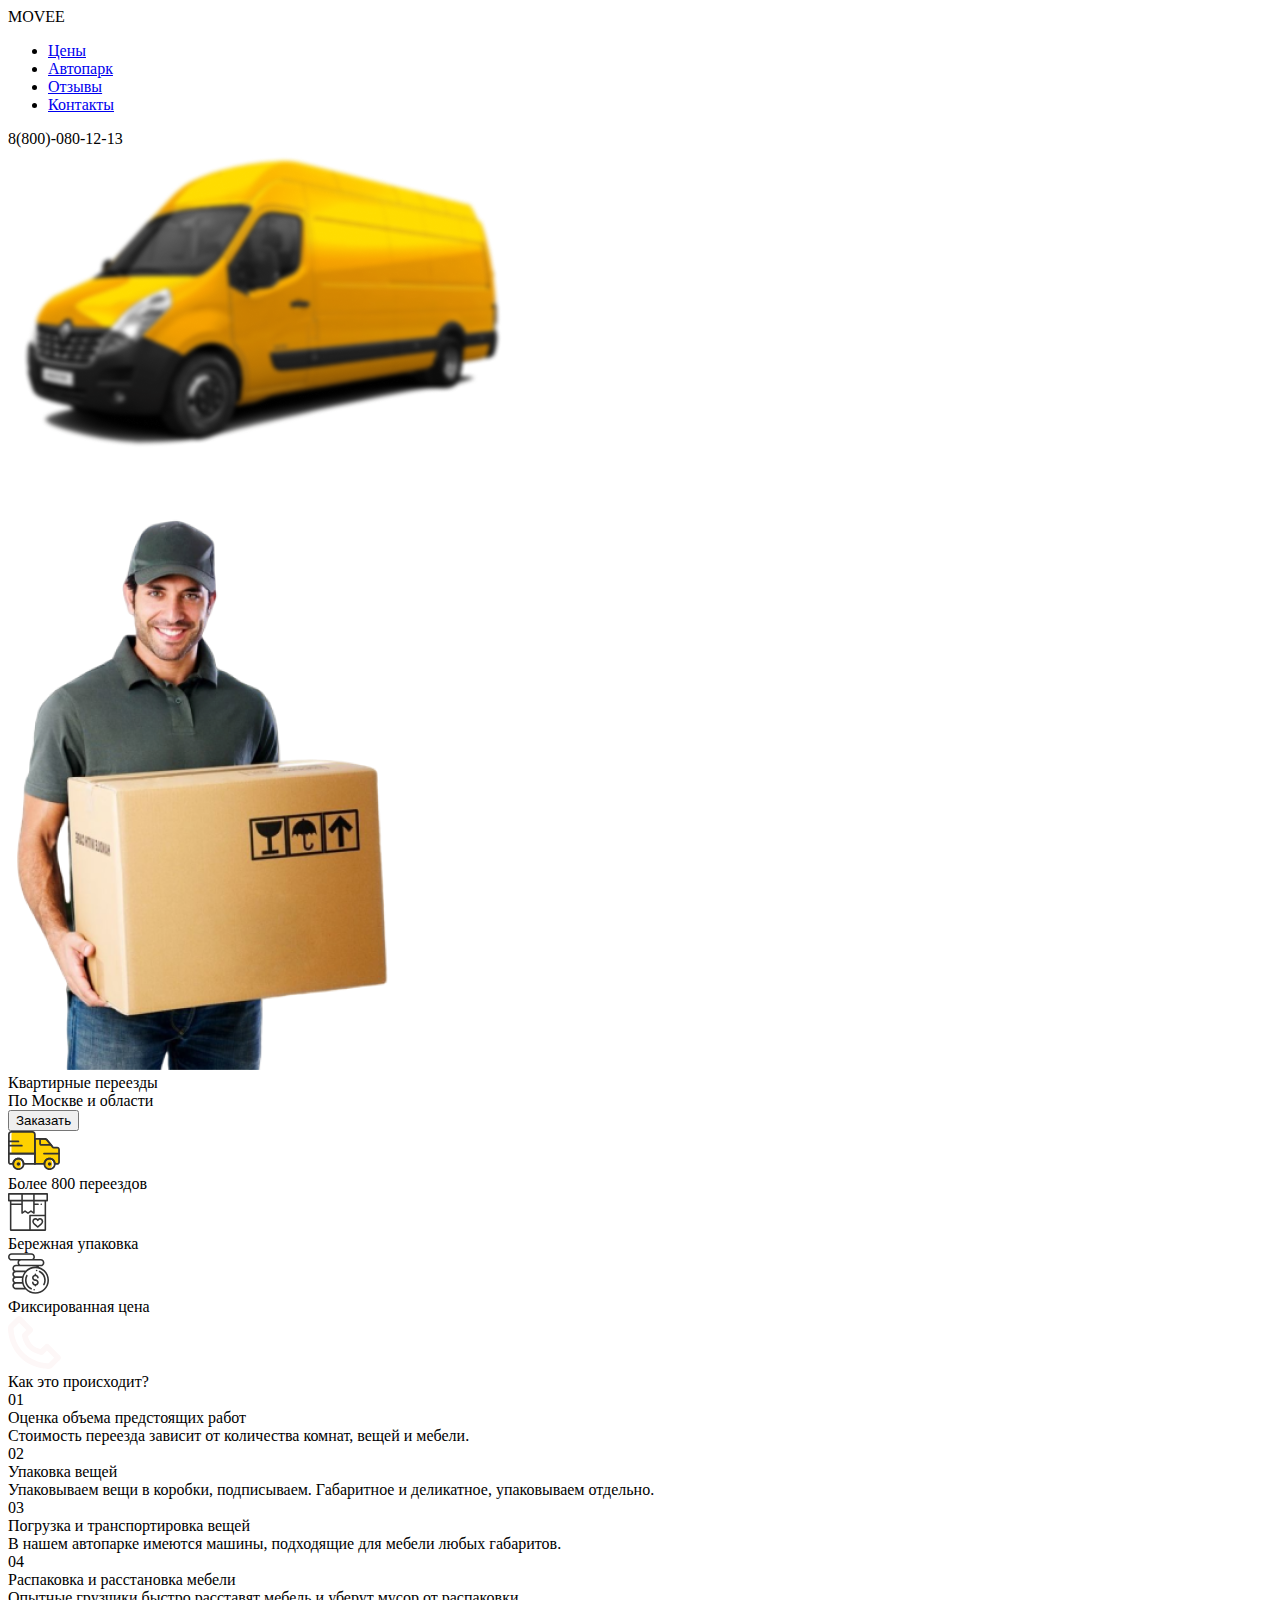
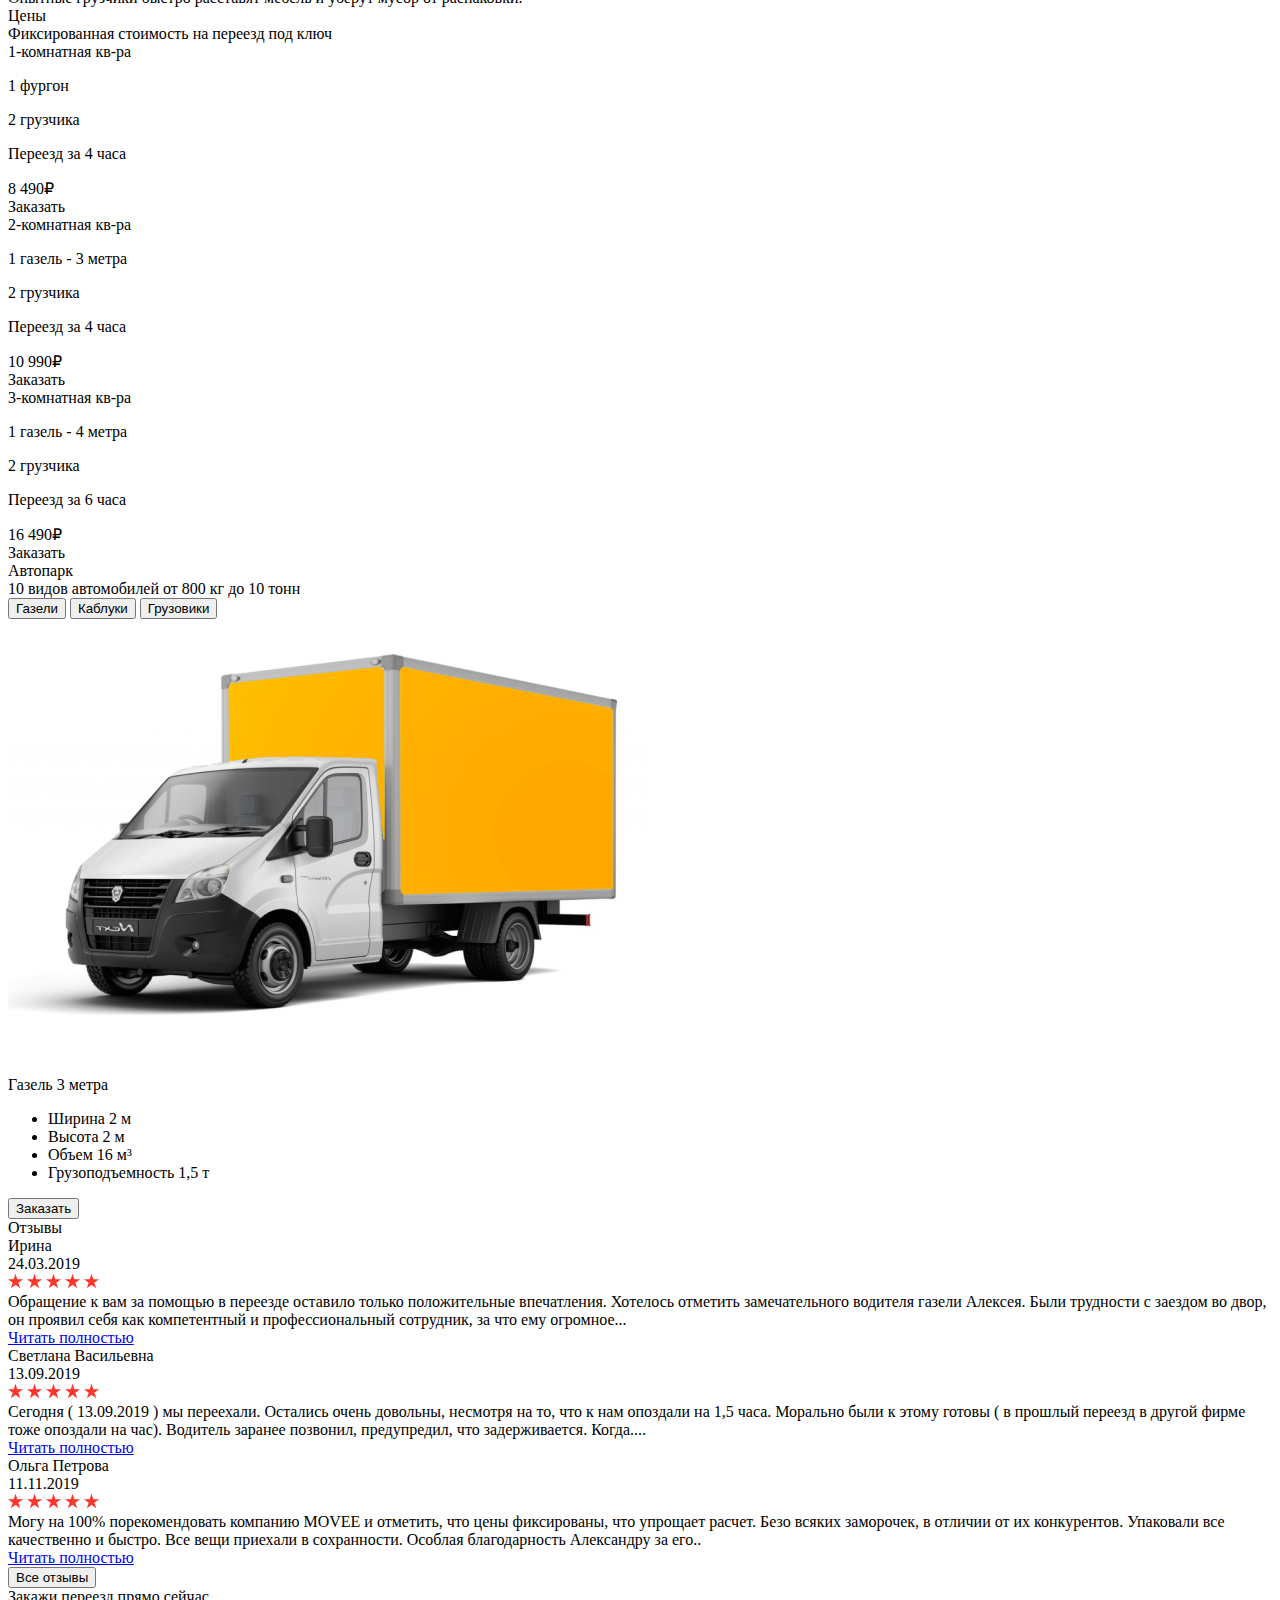
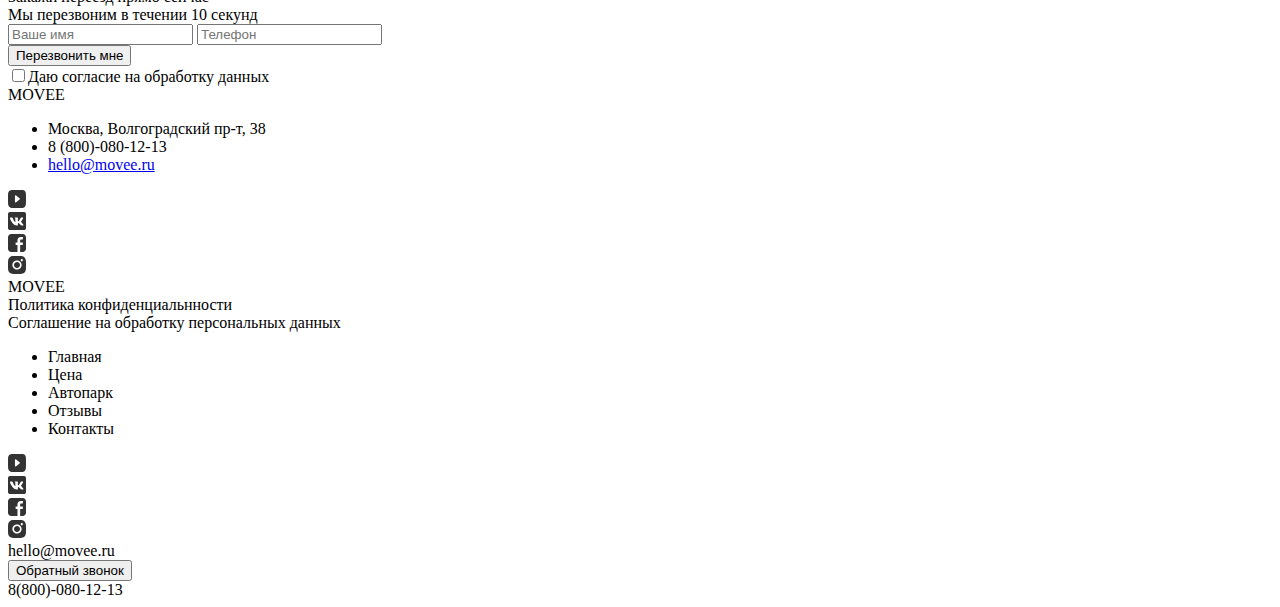
==== index.html @ 85bddce8 "end" ====
<!DOCTYPE html>
<html lang="en">
<head>
	<meta charset="UTF-8">
	<meta name="viewport" content="width=device-width, initial-scale=1.0">
	<title>Document</title>
	<link rel="stylesheet" href="./style.css">
	<script src="main.js"></script>
</head>
<body>
 <div class="wrapper">
  <header class="header">
    <div class="container">

      <nav class="nav">
        <div class="nav__logo">MOVEE</div>
        <ul class="nav__list">
        	<li class="nav__link"><a href="#">Цены</a></li>
        	<li class="nav__link"><a href="#">Автопарк</a></li>
        	<li class="nav__link"><a href="#">Отзывы</a></li>
        	<li class="nav__link"><a href="#">Контакты</a></li>
        </ul>
        <div class="nav__number">8(800)-080-12-13</div>
      </nav>

     <div class="header__car"><img src="./images/png/car.png" alt="car"></div>
     <div class="header__peddler">
       <img src="./images/png/peddler.png" alt="peddler" />
     </div>

     <div class="header__title">Квартирные переезды</div>
     <div class="header__suptitle">По Москве и области</div>
     <button class="btn btn-header">Заказать</button>

     <div class="info">
       <div class="info__item">
        <div class="info__img">
          <img src="images/svg/truck.svg" alt="truck" />
        </div>
        <div class="info__text">
          Более 800 переездов
        </div>
       </div>
       <div class="info__item">
        <div class="info__img">
          <img src="images/svg/triggerTwo.svg" alt="truck" />
        </div>
        <div class="info__text">
          Бережная упаковка
        </div>
       </div>
       <div class="info__item">
        <div class="info__img">
          <img src="images/svg/money.svg" alt="truck" />
        </div>
        <div class="info__text">
          Фиксированная цена
        </div>
       </div>
     </div>
    </div>
    <div class="info__phone">
          <img src="images/svg/phone.svg" alt="truck" />
    </div>
  </header>

  <section class="section">
    <div class="container">
     <div class="section__inner">

     <div class="section__header">
    	<div class="section__title">Как это происходит?</div>
     </div>
     <div class="steps">
     	<div class="steps__item">
     		<div class="steps__num">01</div>
     		<div class="steps__title">Оценка объема предстоящих работ</div>
     		<div class="steps__text">Стоимость переезда зависит от количества комнат, вещей и мебели.</div>
     	</div>
     	<div class="steps__item">
     		<div class="steps__num">02</div>
     		<div class="steps__title">Упаковка вещей</div>
     		<div class="steps__text">Упаковываем вещи в коробки, подписываем. Габаритное и деликатное,  упаковываем отдельно. </div>
     	</div>
     	<div class="steps__item">
     		<div class="steps__num">03</div>
     		<div class="steps__title">Погрузка и транспортировка вещей</div>
     		<div class="steps__text">В нашем автопарке имеются машины, подходящие для мебели любых габаритов.</div>
     	</div>
     	<div class="steps__item">
     		<div class="steps__num">04</div>
     		<div class="steps__title">Распаковка и расстановка мебели</div>
     		<div class="steps__text">Опытные грузчики быстро расставят мебель и уберут мусор от распаковки.</div>
     	</div>
       </div>

     </div>
    </div>
  </section>

  <section class="section">
  	<div class="container">
  	  <div class="section__inner">

  	   <div class="section__header">
  	   	<div class="section__title">Цены</div>
  	   	<div class="section__suptitle">Фиксированная стоимость на переезд под ключ</div>
  	   </div>
  	   
  	   <div class="cards">
  	   	<div class="cards__item">
  	   		<div class="cards__title">1-комнатная кв-ра</div>
  	   		<div class="cards__text">
  	   		  <p>1 фургон</p>
  	   		  <p>2 грузчика</p>
  	   		  <p>Переезд за 4 часа</p>
  	   		</div>
  	   		<div class="cards__price">8 490₽</div>
  	   		<div class="btn cards__btn">Заказать</div>
  	   	</div>
  	   	<div class="cards__item">
  	   		<div class="cards__title">2-комнатная кв-ра</div>
  	   		<div class="cards__text">
  	   		  <p>1 газель - 3 метра </p>
  	   		  <p>2 грузчика</p>
  	   		  <p>Переезд за 4 часа</p>
  	   		</div>
  	   		<div class="cards__price">10 990₽</div>
  	   		<div class="btn">Заказать</div>
  	   	</div>
  	   	<div class="cards__item">
  	   		<div class="cards__title">3-комнатная кв-ра</div>
  	   		<div class="cards__text">
  	   		  <p>1 газель - 4 метра</p>
  	   		  <p>2 грузчика</p>
  	   		  <p>Переезд за 6 часа</p>
  	   		</div>
  	   		<div class="cards__price">16 490₽</div>
  	   		<div class="btn">Заказать</div>
  	   	</div>
  	   </div>

  	  </div>
  	</div>
  </section>

  <section class="section">
  	<div class="container">
  	  <div class="section__inner">
  	   
  	  	<div class="section__header">
  	  	  <div class="section__title">Автопарк</div>
  	  	  <div class="section__suptitle">10 видов автомобилей от 800 кг до 10 тонн</div>
  	  	</div>

        <div class="slider__btns">
          <button class="btn slider__btn active">Газели</button>
          <button class="btn slider__btn">Каблуки</button>
          <button class="btn slider__btn">Грузовики</button>
        </div>
        <div class="slider">
          <div class="slider__item">
            <div class="slider__img">
              <img src="./images/png/slider__truck.png" alt="">
            </div>
            <div class="characteristics__title">Газель 3 метра</div>
            <ul class="characteristics">
              <li class="characteristics__list">Ширина 2 м</li>
              <li class="characteristics__list">Высота 2 м</li>
              <li class="characteristics__list">Объем 16 м³</li>
              <li class="characteristics__list">Грузоподъемность 1,5 т</li>
            </ul>
            <button class="btn">Заказать</button>
          </div>
        </div>

  	  </div>
  	</div>
  </section>

  <section class="section section--yellow">
    <div class="container">
      <div class="section__header section__header--reviews">
        <div class="section__title">Отзывы</div>
      </div>

      <div class="reviews">
        <div class="reviews__item">
          <div class="reviews__title">Ирина</div>
          <div class="reviews__date">24.03.2019</div>
          <div class="reviews__rating">
            <img src="./images/png/star.png" alt="star">
            <img src="./images/png/star.png" alt="star">
            <img src="./images/png/star.png" alt="star">
            <img src="./images/png/star.png" alt="star">
            <img src="./images/png/star.png" alt="star">
          </div>
          <div class="reviews__text">
            Обращение к вам за помощью в переезде оставило только 
            положительные впечатления. Хотелось отметить замечательного 
            водителя газели Алексея. Были трудности с заездом во двор, 
            он проявил себя как компетентный и профессиональный сотрудник, 
            за что ему огромное...  
          </div>
          <div class="reviews__link"><a href="#">Читать полностью</a></div>
        </div>
        <div class="reviews__item">
          <div class="reviews__title">Светлана Васильевна </div>
          <div class="reviews__date">13.09.2019</div>
          <div class="reviews__rating">
            <img src="./images/png/star.png" alt="star">
            <img src="./images/png/star.png" alt="star">
            <img src="./images/png/star.png" alt="star">
            <img src="./images/png/star.png" alt="star">
            <img src="./images/png/star.png" alt="star">
          </div>
          <div class="reviews__text">
             Сегодня ( 13.09.2019 ) мы переехали. Остались очень довольны, 
             несмотря на то, что к нам опоздали на 1,5 часа. Морально были 
             к этому готовы ( в прошлый переезд в другой фирме тоже опоздали 
             на час). Водитель заранее позвонил, предупредил, что задерживается. 
             Когда....
          </div>
          <div class="reviews__link"><a href="#">Читать полностью</a></div>
        </div>
        <div class="reviews__item">
          <div class="reviews__title">Ольга Петрова</div>
          <div class="reviews__date">11.11.2019</div>
          <div class="reviews__rating">
            <img src="./images/png/star.png" alt="star">
            <img src="./images/png/star.png" alt="star">
            <img src="./images/png/star.png" alt="star">
            <img src="./images/png/star.png" alt="star">
            <img src="./images/png/star.png" alt="star">
          </div>
          <div class="reviews__text">
            Могу на 100% порекомендовать компанию MOVEE и отметить, 
            что цены фиксированы, что упрощает расчет. Безо всяких 
            заморочек, в отличии от их конкурентов. Упаковали все 
            качественно и быстро. Все вещи приехали в сохранности. 
            Особлая благодарность Александру за его..
          </div>
          <div class="reviews__link"><a href="#">Читать полностью</a></div>
        </div>
      </div>
      <button class="btn btn-black btn-reviews">Все отзывы</button>
    </div>
  </section>

  <section class="section">
    <div class="container">
     <div class="section__inner">

      <div class="form">
        <div class="form__title">Закажи  переезд прямо сейчас</div>
        <div class="form__suptitle">Мы перезвоним в течении 10 секунд</div>
        <form action="post">
          <input placeholder="Ваше имя" class="form__field" type="text" />
          <input placeholder="Телефон" class="form__field" type="text" />
          <div class="form__btns">
            <button class="btn btn-form">Перезвонить мне</button>
            <div class="form__checkbox">
              <input name="form__checkbox" type="checkbox" /><label for="form__checkbox">Даю согласие на обработку данных</label>
            </div>
          </div>
        </form>
      </div>

     </div>
    </div>
  </section>

  <section class="section section--map">
    <div class="container">
      <div class="map__block">
        <div class="map__title">MOVEE</div>
        <ul class="map__data">
          <li class="map__list">Москва, Волгоградский пр-т, 38
</li>
          <li class="map__list">8 (800)-080-12-13
</li>
          <li class="map__list"><a href="#">hello@movee.ru</a></li>
        </ul>
        <div class="socials socials-map">
        <div class="socials__item">
          <img src="./images/svg/youtube.svg" alt="youtube">
        </div>
        <div class="socials__item">
          <img src="./images/svg/vk.svg" alt="vk">
        </div>
        <div class="socials__item">
          <img src="./images/svg/facebook.svg" alt="facebook">
        </div>
        <div class="socials__item">
          <img src="./images/svg/instagram.svg" alt="instagram">
        </div>
      </div>
      </div>
      
    </div>
  </section>

  <footer class="footer">
   <div class="container">
    <div class="footer__inner">

       <div class="policy">
         <div class="policy__title">MOVEE</div>
         <div class="policy__item">Политика конфиденциальнности</div>
         <div class="policy__item">Соглашение на обработку персональных данных</div>
       </div>

       <ul class="links">
         <li class="links__item">Главная</li>
         <li class="links__item">Цена</li>
         <li class="links__item">Автопарк</li>
         <li class="links__item">Отзывы</li>
         <li class="links__item">Контакты</li>
       </ul>

      <div class="contacts">
       <div class="socials">
          <div class="socials__item">
            <img src="./images/svg/youtube.svg" alt="youtube">
          </div>
          <div class="socials__item">
            <img src="./images/svg/vk.svg" alt="vk">
          </div>
          <div class="socials__item">
            <img src="./images/svg/facebook.svg" alt="facebook">
         </div>
        <div class="socials__item">
            <img src="./images/svg/instagram.svg" alt="instagram">
        </div>
      </div>
      <div class="socials__email">hello@movee.ru</div>
      </div>
      <div class="contacts">
        <button class="btn btn-black">Обратный звонок</button>
        <div class="contacts__num">8(800)-080-12-13</div>
      </div>

    </div> 
   </div>
  </footer>


 </div>
</body>
</html>
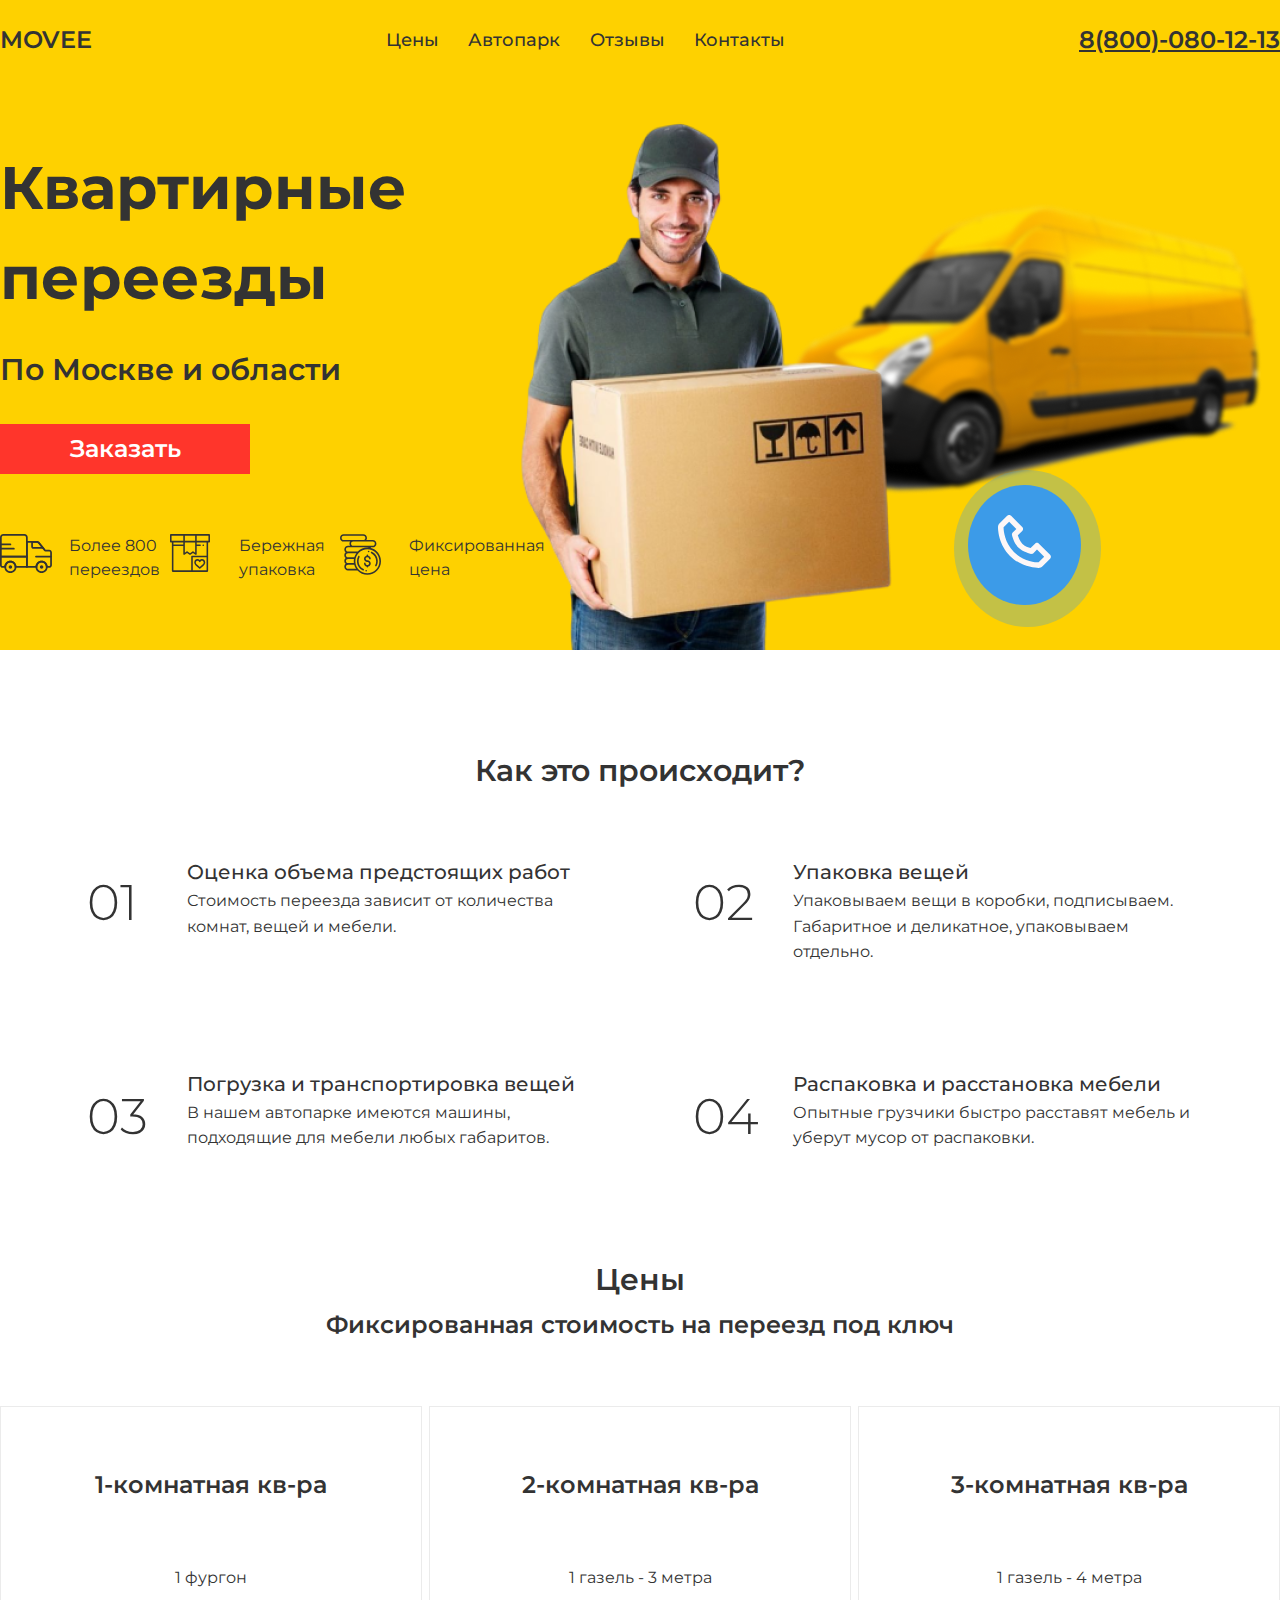
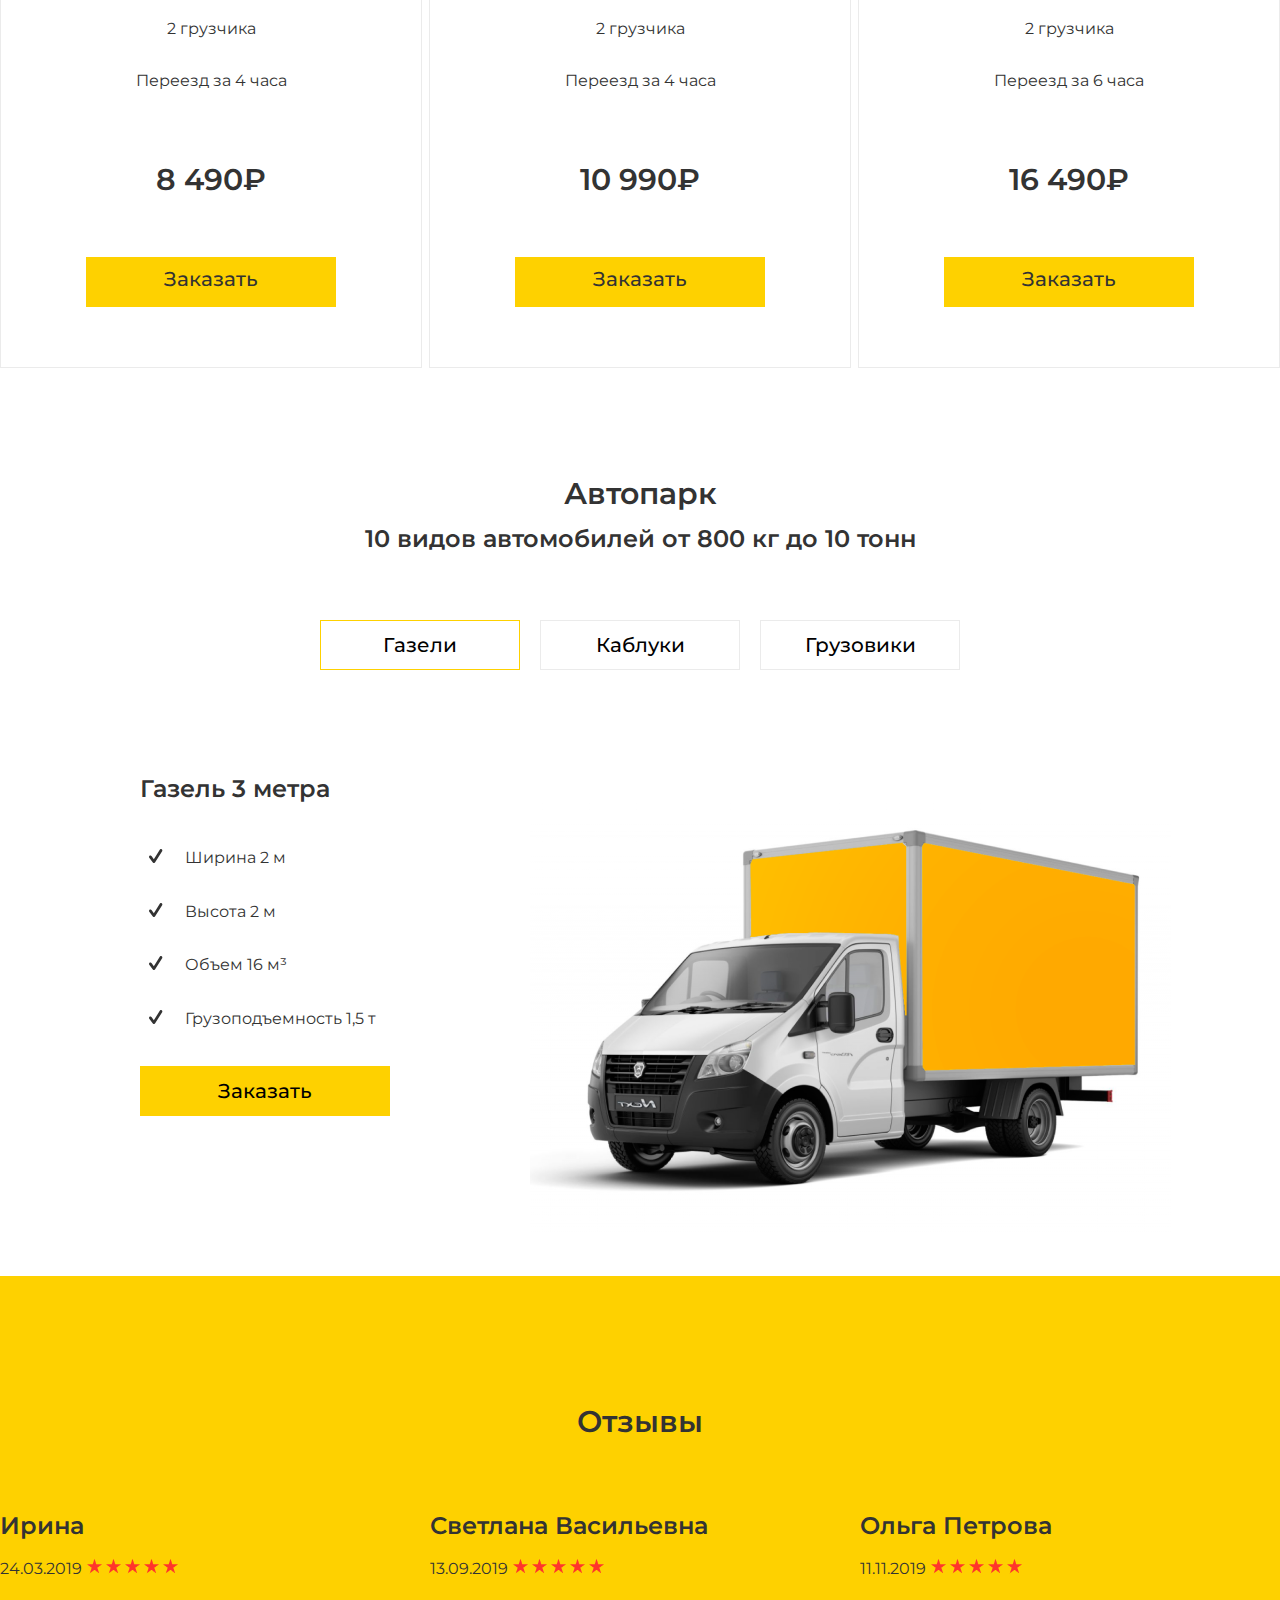
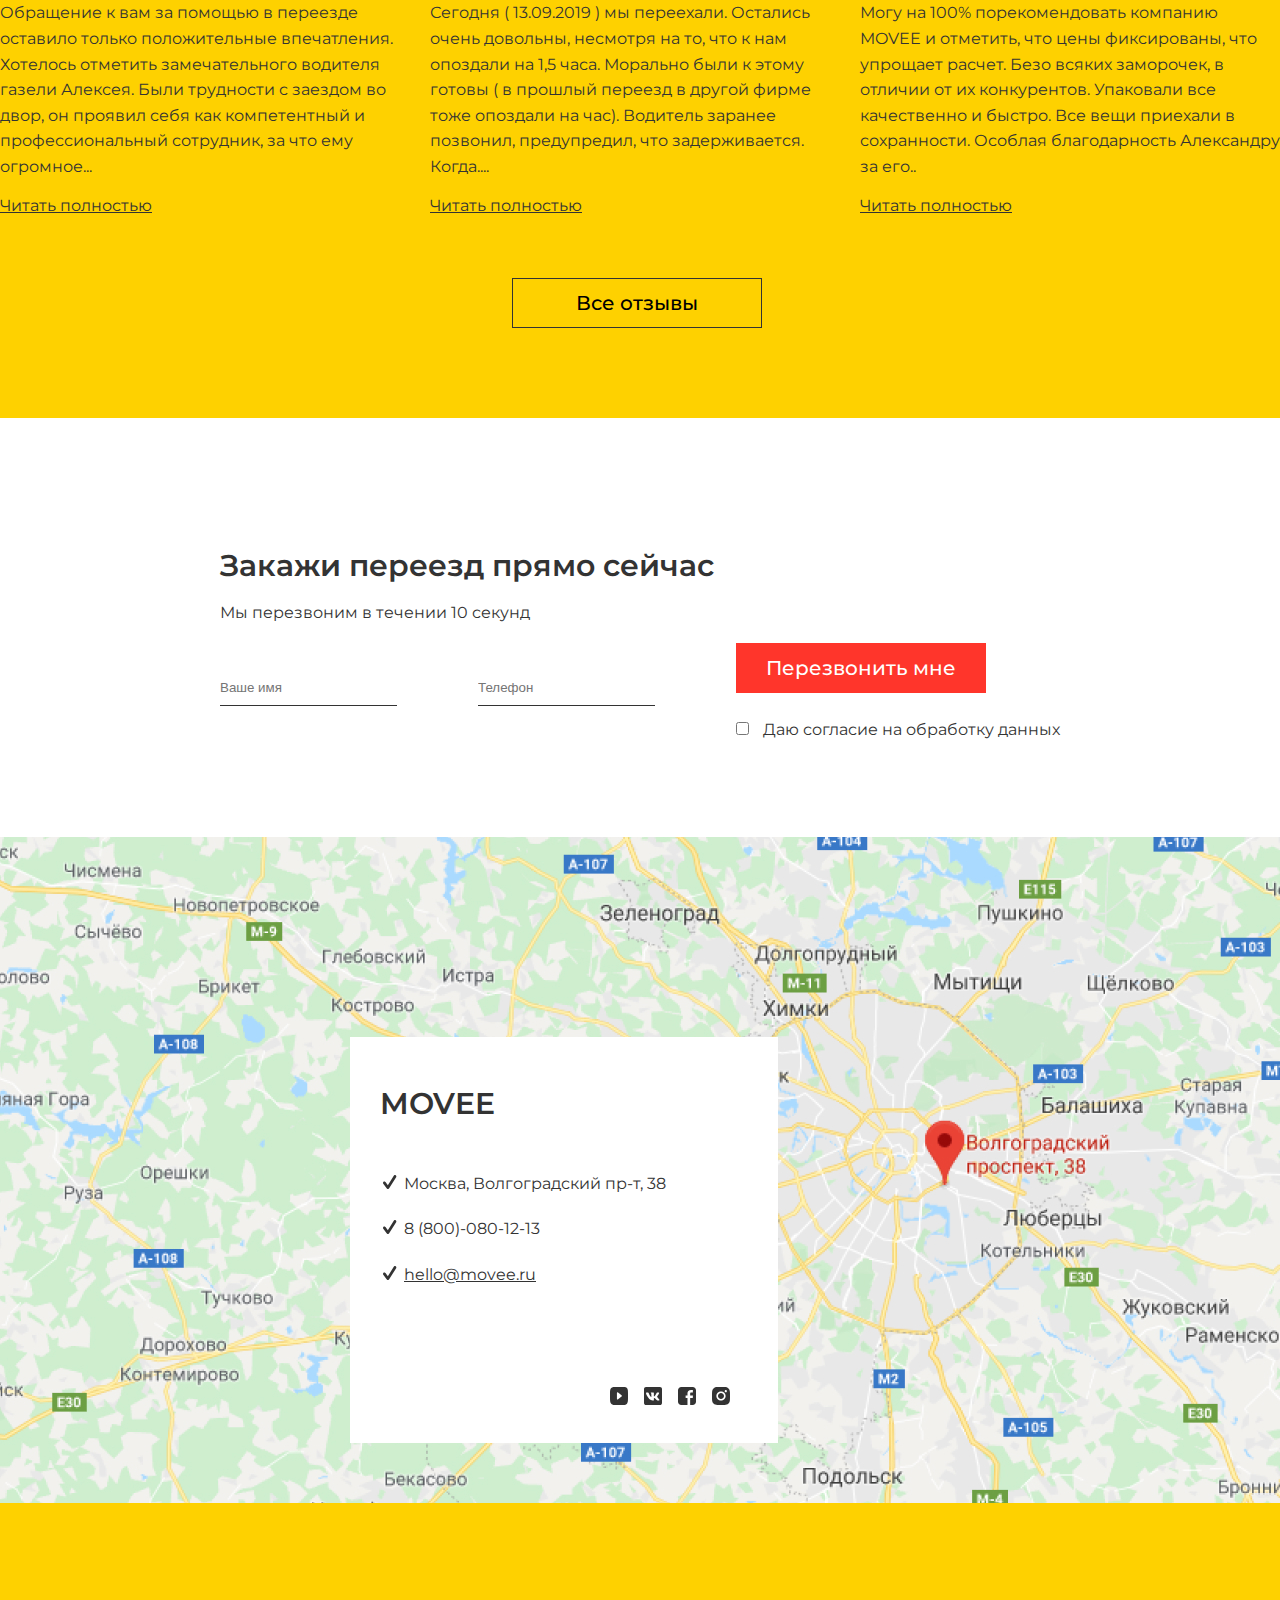
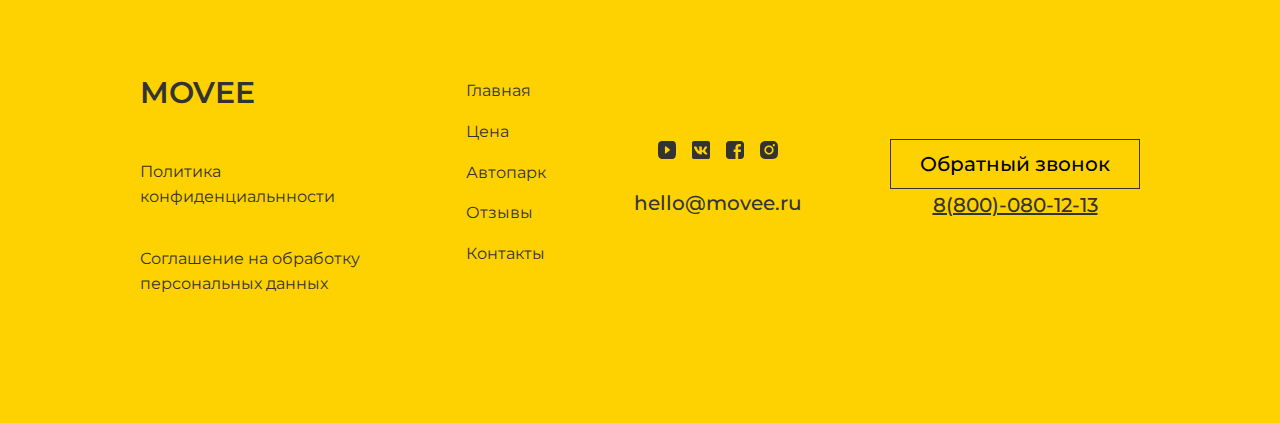
==== commit 419dfd67: "DDDD" ====
--- a/index.html
+++ b/index.html
@@ -1,5 +1,5 @@
 <!DOCTYPE html>
-<html lang="en">
+<html lang="ru">
 <head>
 	<meta charset="UTF-8">
 	<meta name="viewport" content="width=device-width, initial-scale=1.0">
@@ -20,7 +20,7 @@
         	<li class="nav__link"><a href="#">Отзывы</a></li>
         	<li class="nav__link"><a href="#">Контакты</a></li>
         </ul>
-        <div class="nav__number">8(800)-080-12-13</div>
+        <a href="tel:8(800)-080-12-13" class="nav__number">8(800)-080-12-13</a>
       </nav>
 
      <div class="header__car"><img src="./images/png/car.png" alt="car"></div>
@@ -72,27 +72,28 @@
     	<div class="section__title">Как это происходит?</div>
      </div>
      <div class="steps">
-     	<div class="steps__item">
-     		<div class="steps__num">01</div>
-     		<div class="steps__title">Оценка объема предстоящих работ</div>
-     		<div class="steps__text">Стоимость переезда зависит от количества комнат, вещей и мебели.</div>
-     	</div>
-     	<div class="steps__item">
-     		<div class="steps__num">02</div>
-     		<div class="steps__title">Упаковка вещей</div>
-     		<div class="steps__text">Упаковываем вещи в коробки, подписываем. Габаритное и деликатное,  упаковываем отдельно. </div>
-     	</div>
-     	<div class="steps__item">
-     		<div class="steps__num">03</div>
-     		<div class="steps__title">Погрузка и транспортировка вещей</div>
-     		<div class="steps__text">В нашем автопарке имеются машины, подходящие для мебели любых габаритов.</div>
-     	</div>
-     	<div class="steps__item">
-     		<div class="steps__num">04</div>
-     		<div class="steps__title">Распаковка и расстановка мебели</div>
-     		<div class="steps__text">Опытные грузчики быстро расставят мебель и уберут мусор от распаковки.</div>
-     	</div>
-       </div>
+     	<ul class="steps__item">
+     		<li class="steps__num">01</li>
+     		<li class="steps__title">Оценка объема предстоящих работ</li>
+     		<li class="steps__text">Стоимость переезда зависит от количества комнат, вещей и мебели.</li>
+     	</ul>
+     	<ul class="steps__item">
+     		<li class="steps__num">02</li>
+     		<li class="steps__title">Упаковка вещей</li>
+     		<li class="steps__text">Упаковываем вещи в коробки, подписываем. Габаритное и деликатное,  упаковываем отдельно. </li>
+     	</ul>
+     	<ul class="steps__item">
+     		<li class="steps__num">03</li>
+     		<li class="steps__title">Погрузка и транспортировка вещей</li>
+     		<li class="steps__text">В нашем автопарке имеются машины, подходящие для мебели любых габаритов.</li>
+     	</ul>
+     	<ul class="steps__item">
+     		<li class="steps__num">04</li>
+     		<li class="steps__title">Распаковка и расстановка мебели</li>
+     		<li class="steps__text">Опытные грузчики быстро расставят мебель и уберут мусор от распаковки.</li>
+     	</li>
+       </ul>
+    </div>
 
      </div>
     </div>
@@ -149,8 +150,8 @@
   	  <div class="section__inner">
   	   
   	  	<div class="section__header">
-  	  	  <div class="section__title">Автопарк</div>
-  	  	  <div class="section__suptitle">10 видов автомобилей от 800 кг до 10 тонн</div>
+  	  	  <h3 class="section__title">Автопарк</h3>
+  	  	  <h4 class="section__suptitle">10 видов автомобилей от 800 кг до 10 тонн</h4>
   	  	</div>
 
         <div class="slider__btns">
@@ -181,7 +182,7 @@
   <section class="section section--yellow">
     <div class="container">
       <div class="section__header section__header--reviews">
-        <div class="section__title">Отзывы</div>
+        <h3 class="section__title">Отзывы</h3>
       </div>
 
       <div class="reviews">
@@ -252,7 +253,7 @@
      <div class="section__inner">
 
       <div class="form">
-        <div class="form__title">Закажи  переезд прямо сейчас</div>
+        <h3 class="form__title">Закажи  переезд прямо сейчас</h3>
         <div class="form__suptitle">Мы перезвоним в течении 10 секунд</div>
         <form action="post">
           <input placeholder="Ваше имя" class="form__field" type="text" />
@@ -260,7 +261,8 @@
           <div class="form__btns">
             <button class="btn btn-form">Перезвонить мне</button>
             <div class="form__checkbox">
-              <input name="form__checkbox" type="checkbox" /><label for="form__checkbox">Даю согласие на обработку данных</label>
+              <input id="form__checkbox" type="checkbox" />
+              <label for="form__checkbox">Даю согласие на обработку данных</label>
             </div>
           </div>
         </form>
@@ -311,11 +313,11 @@
        </div>
 
        <ul class="links">
-         <li class="links__item">Главная</li>
-         <li class="links__item">Цена</li>
-         <li class="links__item">Автопарк</li>
-         <li class="links__item">Отзывы</li>
-         <li class="links__item">Контакты</li>
+         <li class="links__item"><a href="#">Главная</a></li>
+         <li class="links__item"><a href="#">Цена</a></li>
+         <li class="links__item"><a href="#">Автопарк</a></li>
+         <li class="links__item"><a href="#">Отзывы</a></li>
+         <li class="links__item"><a href="#">Контакты</a></li>
        </ul>
 
       <div class="contacts">
@@ -337,7 +339,7 @@
       </div>
       <div class="contacts">
         <button class="btn btn-black">Обратный звонок</button>
-        <div class="contacts__num">8(800)-080-12-13</div>
+        <a href="tel:8(800)-080-12-13" class="contacts__num">8(800)-080-12-13</a>
       </div>
 
     </div> 
--- a/style.css
+++ b/style.css
@@ -0,0 +1,659 @@
+@import url('https://fonts.googleapis.com/css2?family=Montserrat:ital,wght@0,400;0,500;0,600;0,700;1,400;1,500;1,600;1,700&display=swap');
+
+/*
+  font-family: 'Montserrat', sans-serif;
+*/
+
+* {
+  margin: 0;
+  padding: 0;
+}
+
+body {
+    font-size: 16px;
+    line-height: 1.6;
+    color: #333;
+    font-family: 'Montserrat', sans-serif;
+}
+
+.container {
+  width: 100%;
+  max-width: 1304px;
+}
+
+.wrapper {
+  width: 100%;
+  display: flex;
+  align-items: center;
+  flex-direction: column;
+}
+
+.btn {
+  width: 250px;
+  height: 50px;
+  background: #FED100;
+  border: none;
+  outline: none;
+  cursor: pointer;
+
+  font-family: 'Montserrat', sans-serif;
+  font-weight: 500;
+  font-size: 20px;
+  text-align: center;
+  line-height: 2.2;
+}
+
+.btn-header {
+  font-weight: 600;
+  font-family: 'Montserrat', sans-serif;
+  font-size: 24px;
+  line-height: 1.6;
+  background: #FF352B;
+  color: #fff;
+  margin-bottom: 60px;
+}
+
+.btn-form {
+  font-weight: 500;
+  font-family: 'Montserrat', sans-serif;
+  font-size: 20px;
+  line-height: 1.6;
+  background: #FF352B;
+  color: #fff;
+  margin-bottom: 24px;
+}
+
+.btn-black {
+  width: 250px;
+  background: none;
+  border: 1px solid #333;
+}
+
+.btn-reviews {
+  margin: 0 40%;
+  margin-bottom: 90px;
+}
+
+/* Navigator */
+
+.nav {
+  height: 80px;
+  display: flex;
+  justify-content: space-between;
+  align-items: center;
+}
+
+.nav__logo {
+  font-weight: 600;
+  font-family: 'Montserrat', sans-serif;
+  font-size: 24px;
+}
+
+.nav__list {
+  display: flex;
+  justify-content: space-between;
+  width: 400px;
+}
+
+.nav__link{
+  list-style-type: none;
+}
+
+.nav__link a {
+  color: #333;
+  font-weight: 500;
+  font-size: 18px;
+  text-decoration: none;
+}
+
+.nav__number {
+  font-size: 24px;
+  font-weight: 600;
+  text-decoration: underline;
+  color: #333;
+}
+
+/* Header */
+
+.header {
+  position: relative;
+  overflow: hidden;
+  width: 100%;
+  max-width: 1919px;
+  display: flex;
+  align-items: center;
+  flex-direction: column;
+  background: #FED100;
+  height: 650px;
+  margin-bottom: 95px;
+}
+
+.header__title {
+  margin-top: 63px;
+  margin-bottom: 23px;
+  width: 200px;
+  font-family: 'Montserrat', sans-serif;
+  font-weight: 700;
+  font-size: 60px;
+  line-height: 1.5;
+}
+
+.header__suptitle {
+  font-family: 'Montserrat', sans-serif;
+  font-weight: 600;
+  font-size: 30px;
+  margin-bottom: 30px;
+}
+
+.header__peddler {
+  position: absolute;
+  top: 10%;
+  left: 40%;
+}
+
+.header__car {
+  position: absolute;
+  left: 60%;
+  top: 30%;
+}
+
+/* Info */
+
+.info {
+  width: 100%;
+  max-width: 500px;
+  display: flex;
+  justify-content: space-between;
+}
+
+.info__item {
+  display: flex;
+  justify-content: space-between;
+  width: 160px;
+}
+
+.info__img {
+  width: 50px;
+  height: 40px;
+}
+
+.info__text {
+  width: 91px;
+  font-weight: 400;
+  line-height: 1.5;
+  color: #333;
+}
+
+.info__phone {
+  position: relative;
+  top: -15%;
+  left: 30%;
+  background: #3d9be9;
+  padding: 30px;
+  color: #fff;
+  border-radius: 100%;
+  z-index: 10;
+  cursor: pointer;
+}
+
+.info__phone:before {
+  content: '';
+  position: absolute;
+  top: -12%;
+  right: -18%;
+  width: 130%;
+  height: 130%;
+  background: rgba(61, 155, 233, 0.3);
+  border-radius: 100%;
+  z-index: -10;
+}
+
+/* Section */
+
+.section {
+  width: 100%;
+  max-width: 1919px;
+  display: flex;
+  align-items: center;
+  flex-direction: column;
+}
+
+.section--yellow {
+  background: #FED100;
+}
+
+.section--map {
+  width: 100%;
+  max-width: 1924px;
+  height: 666px;
+  background: url('./images/jpg/Rectangle 21.jpg');
+}
+
+.section__inner {
+  display: flex;
+  align-items: center;
+  flex-direction: column;
+}
+
+.section__header {
+  text-align: center;
+  margin-bottom: 60px;
+}
+
+.section__header--reviews {
+  margin-top: 120px;
+  margin-bottom: 60px;
+}
+
+.section__title {
+  font-weight: 600;
+  font-size: 30px;
+  line-height: 1.7;
+}
+
+.section__suptitle {
+  font-weight: 600;
+  font-size: 24px;
+  line-height: 1.7;
+}
+
+/* Steps */
+
+.steps {
+  display: flex;
+  width: 100%;
+  max-width: 1106px;
+  justify-content: space-between;
+  flex-wrap: wrap;
+}
+
+.steps__item {
+  display: block;
+  list-style-type: none;
+  position: relative;
+  width: 400px;
+  margin-bottom: 103px;
+  padding-left: 100px;
+}
+
+.steps__num {
+  position: absolute;
+  top: -10%;
+  left: 0;
+  font-size: 50px;
+  line-height: 2.3;
+  font-weight: 300;
+}
+
+.steps__title {
+  font-weight: 500;
+  font-size: 20px;
+}
+
+.steps__text {
+  font-weight: 400;
+}
+
+
+/* Cards */
+
+.cards {
+  width: 100%;
+  max-width: 1300px;
+  display: flex;
+  justify-content: space-between;
+  margin-bottom: 100px;
+}
+
+
+.cards__item {
+  width: 100%;
+  max-width: 420px;
+  height: 560px;
+  display: flex;
+  align-items: center;
+  justify-content: center;
+  flex-direction: column;
+
+  border: 1px solid #EBEBEB;
+
+  transition: all 0.3s;
+}
+
+.cards__item:hover {
+  border: 1px solid #FED100;
+}
+
+.cards__title {
+  font-weight: 600;
+  font-size: 24px;
+  margin-bottom: 60px;
+}
+
+.cards__text {
+  font-weight: 400;
+}
+
+.cards__text p {
+  text-align: center;
+  margin-bottom: 26px;
+}
+
+.cards__text p:last-child {
+  margin-bottom: 60px;
+}
+
+.cards__price {
+  font-weight: 600;
+  line-height: 1.8;
+  font-size: 30px;
+  margin-bottom: 50px;
+}
+
+/* Slider */
+
+.slider__btns {
+  display: flex;
+  justify-content: space-between;
+  width: 640px;
+  margin-bottom: 100px;
+}
+
+.slider__btn {
+  width: 200px;
+  background: #fff;
+  border: 1px solid #ebebeb;
+}
+
+.slider__btn.active {
+  border: 1px solid #FED100;
+}
+
+.slider {
+  position: relative;
+  display: flex;
+  justify-content: center;
+  align-items: center;
+  width: 100%;
+  max-width: 1100px;
+  padding-bottom: 160px;
+}
+
+.slider__item {
+  width: 100%;
+  max-width: 1000px;
+}
+
+.slider__img {
+  position: absolute;
+  left: 40%;
+  top: 5%;
+}
+
+/* Characteristics */
+
+.characteristics {
+  text-align: left;
+  font-size: 16px;
+  font-weight: 400;
+  list-style: none;
+  list-style-image: url('./images/svg/checkIcon.svg');
+  margin-bottom: 35px;
+}
+
+.characteristics__title {
+  font-weight: 600;
+  font-size: 24px;
+  margin-bottom: 37px;
+}
+
+.characteristics__list {
+  margin-left: 30px;
+  padding-left: 15px;
+  margin-bottom: 28px;
+}
+
+/* Reviews */
+
+.reviews {
+  width: 100%;
+  max-width: 1300px;
+  display: flex;
+  justify-content: space-between;
+  margin-bottom: 59px;
+}
+
+.reviews__item {
+  width: 100%;
+  max-width: 420px;
+}
+
+.reviews__title {
+  font-weight: 600;
+  font-size: 24px;
+  margin-bottom: 10px;
+}
+
+.reviews__date {
+  float: left;
+  font-weight: 400;
+  margin-right: 5px;
+}
+
+.reviews__rating {
+  margin-bottom: 19px;
+}
+
+.reviews__text {
+  font-weight: 400;
+  margin-bottom: 14px;
+}
+
+.reviews__link a {
+  color: #333;
+}
+
+/* Form */
+
+.form {
+  width: 100%;
+  max-width: 840px;
+  margin: 124px 0;
+}
+
+.form form {
+  height: 40px;
+  display: flex;
+  align-items: center;
+  justify-content: space-between;
+}
+
+.form__title {
+  font-weight: 600;
+  font-size: 30px;
+  margin-bottom: 10px;
+}
+
+.form__suptitle {
+  margin-bottom: 47px;
+}
+
+.form__field {
+  position: relative;
+  border: none;
+  border-bottom: 1px solid #333;
+  padding-bottom: 10px;
+}
+
+.form__btns {
+  display: flex;
+  flex-direction: column;
+}
+
+.form__checkbox input {
+  margin-right: 10px;
+}
+
+/* Map */
+
+.map__block {
+  margin-top: 200px;
+  margin-left: 350px;
+  width: 368px;
+  height: 326px;
+  padding: 40px 30px;
+  background: #fff;
+}
+
+.map__title {
+  font-weight: 600;
+  font-size: 30px;
+  line-height: 1.8;
+  margin-bottom: 40px;
+}
+
+.map__list {
+  list-style-image: url('./images/svg/checkIcon.svg');
+  margin-bottom: 20px;
+  margin-left: 24px;
+}
+
+.map__list a {
+  color: #333;
+}
+
+/* Socials */
+
+.socials {
+  width: 120px;
+  display: flex;
+  justify-content: space-between;
+}
+
+.socials-map {
+  margin-top: 100px;
+  margin-left: 230px;
+}
+
+/* footer */
+
+.footer {
+  display: flex;
+  justify-content: center;
+  width: 100%;
+  max-width: 1920px;
+  height: 200px;
+  background: #FED100;
+  padding: 160px 0;
+}
+
+.footer__inner {
+  margin: 0 auto;
+  width: 100%;
+  max-width: 1000px;
+  display: flex;
+  justify-content: space-between;
+  align-items: center;
+}
+
+/* Policy */
+
+.policy {
+  width: 238px;
+}
+
+.policy__title {
+  font-weight: 600;
+  font-size: 30px;
+  line-height: 2;
+}
+
+.policy__item {
+  margin-top: 36px;
+}
+
+/* Links */
+
+.links {
+  list-style-type: none;
+}
+
+.links__item {
+  margin-bottom: 15px;
+}
+
+.links__item a {
+  color: #333;
+  text-decoration: none;
+}
+
+/* Socials */
+
+.socials__email {
+  margin-top: 20px;
+  font-weight: 500;
+  font-size: 20px;
+}
+
+/* Contacts */ 
+
+.contacts {
+  display: flex;
+  flex-direction: column;
+  align-items: center;
+}
+
+.contacts__num {
+  font-weight: 500;
+  color: #333;
+  font-size: 20px;
+  text-decoration: underline;
+  text-align: center;
+}
+
+/* Media */
+
+@media screen and (max-width: 500px) {
+  .nav {
+    display: none;
+  }
+
+  .header__car, 
+  .header__peddler,
+  .info__phone {
+    display: none;
+  }
+
+  .info {
+    flex-direction: column;
+    align-items: center;
+  }
+
+  .info__item {
+    margin-bottom: 20px;
+  }
+
+  .cards {
+    flex-direction: column;
+    align-items: center;  
+}
+
+  .cards__item {
+    width: 90%;
+    margin-bottom: 20px;
+  }
+
+  .slider__btns {
+      align-items: center;
+      flex-direction: column;
+  }
+
+  .reviews {
+    align-items: center;
+    flex-direction: column;
+  }
+
+  .btn-reviews {
+    margin: 0 16%;
+  }
+}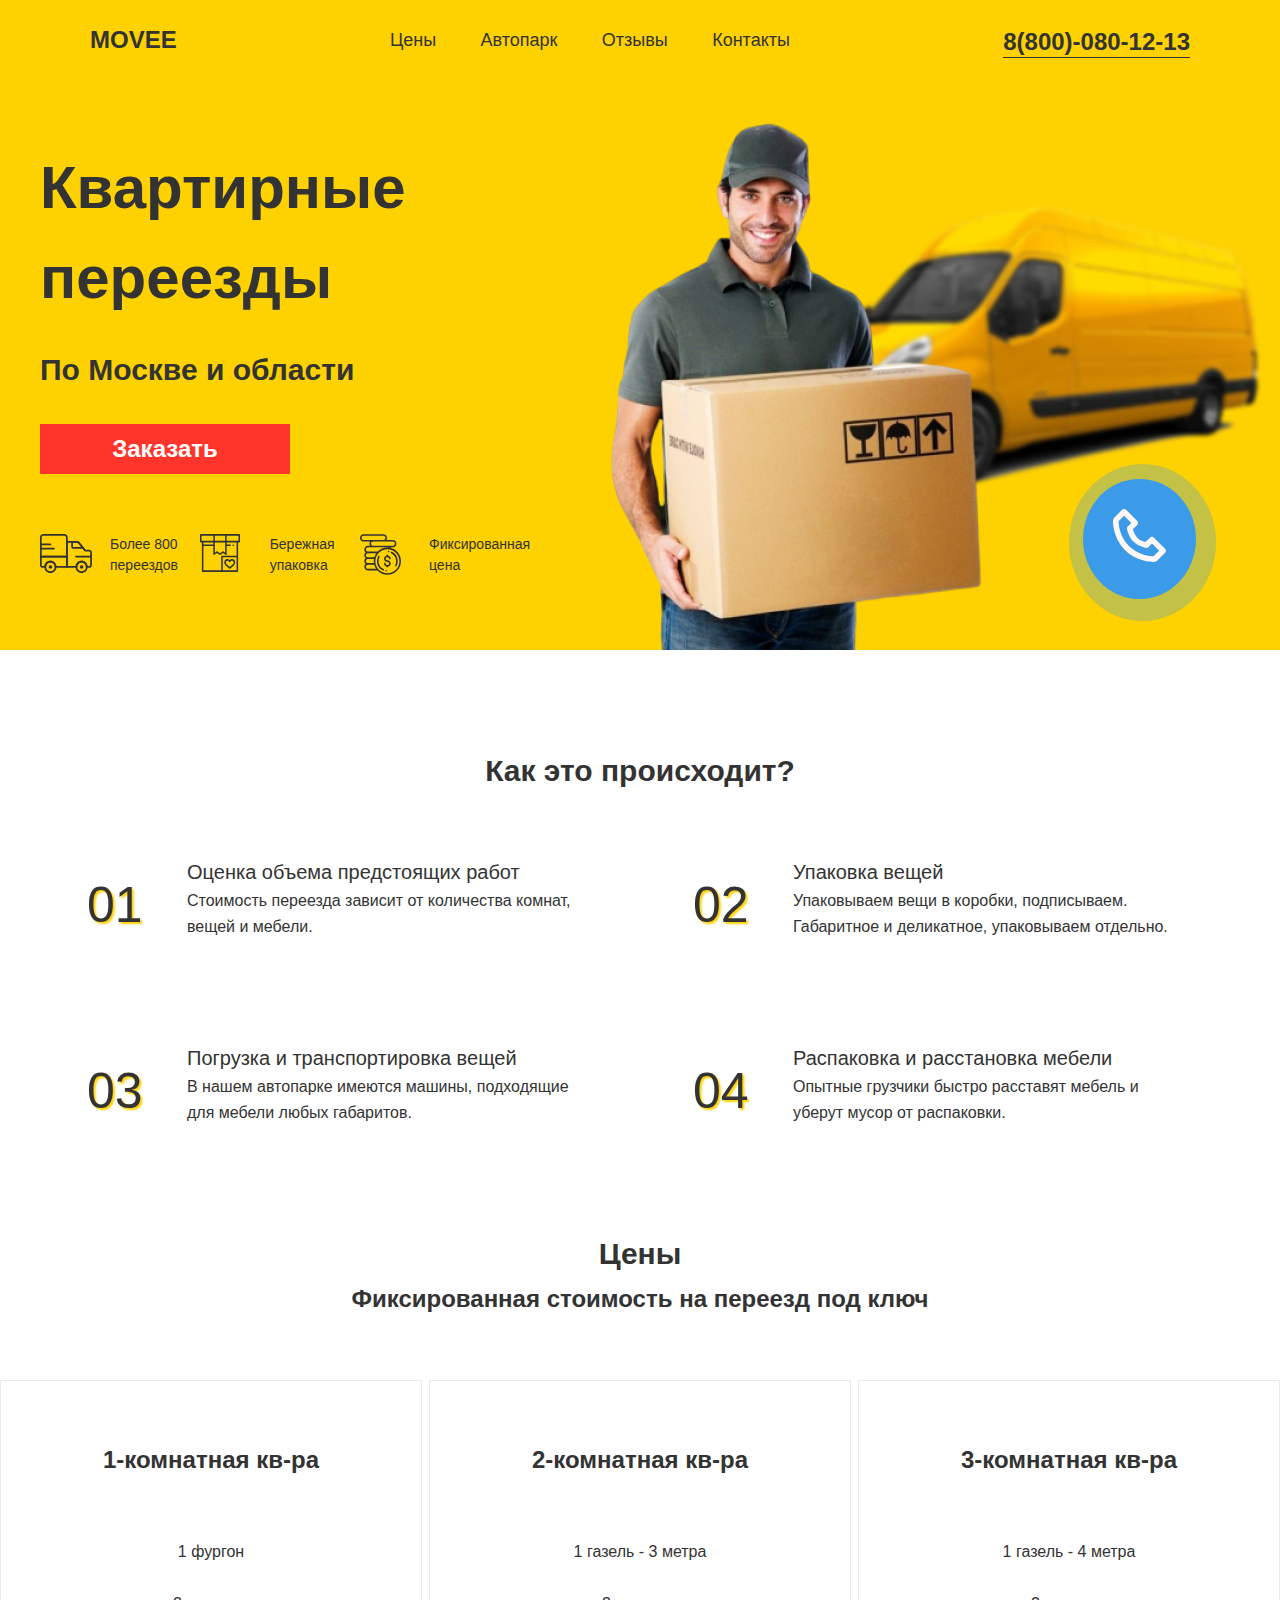
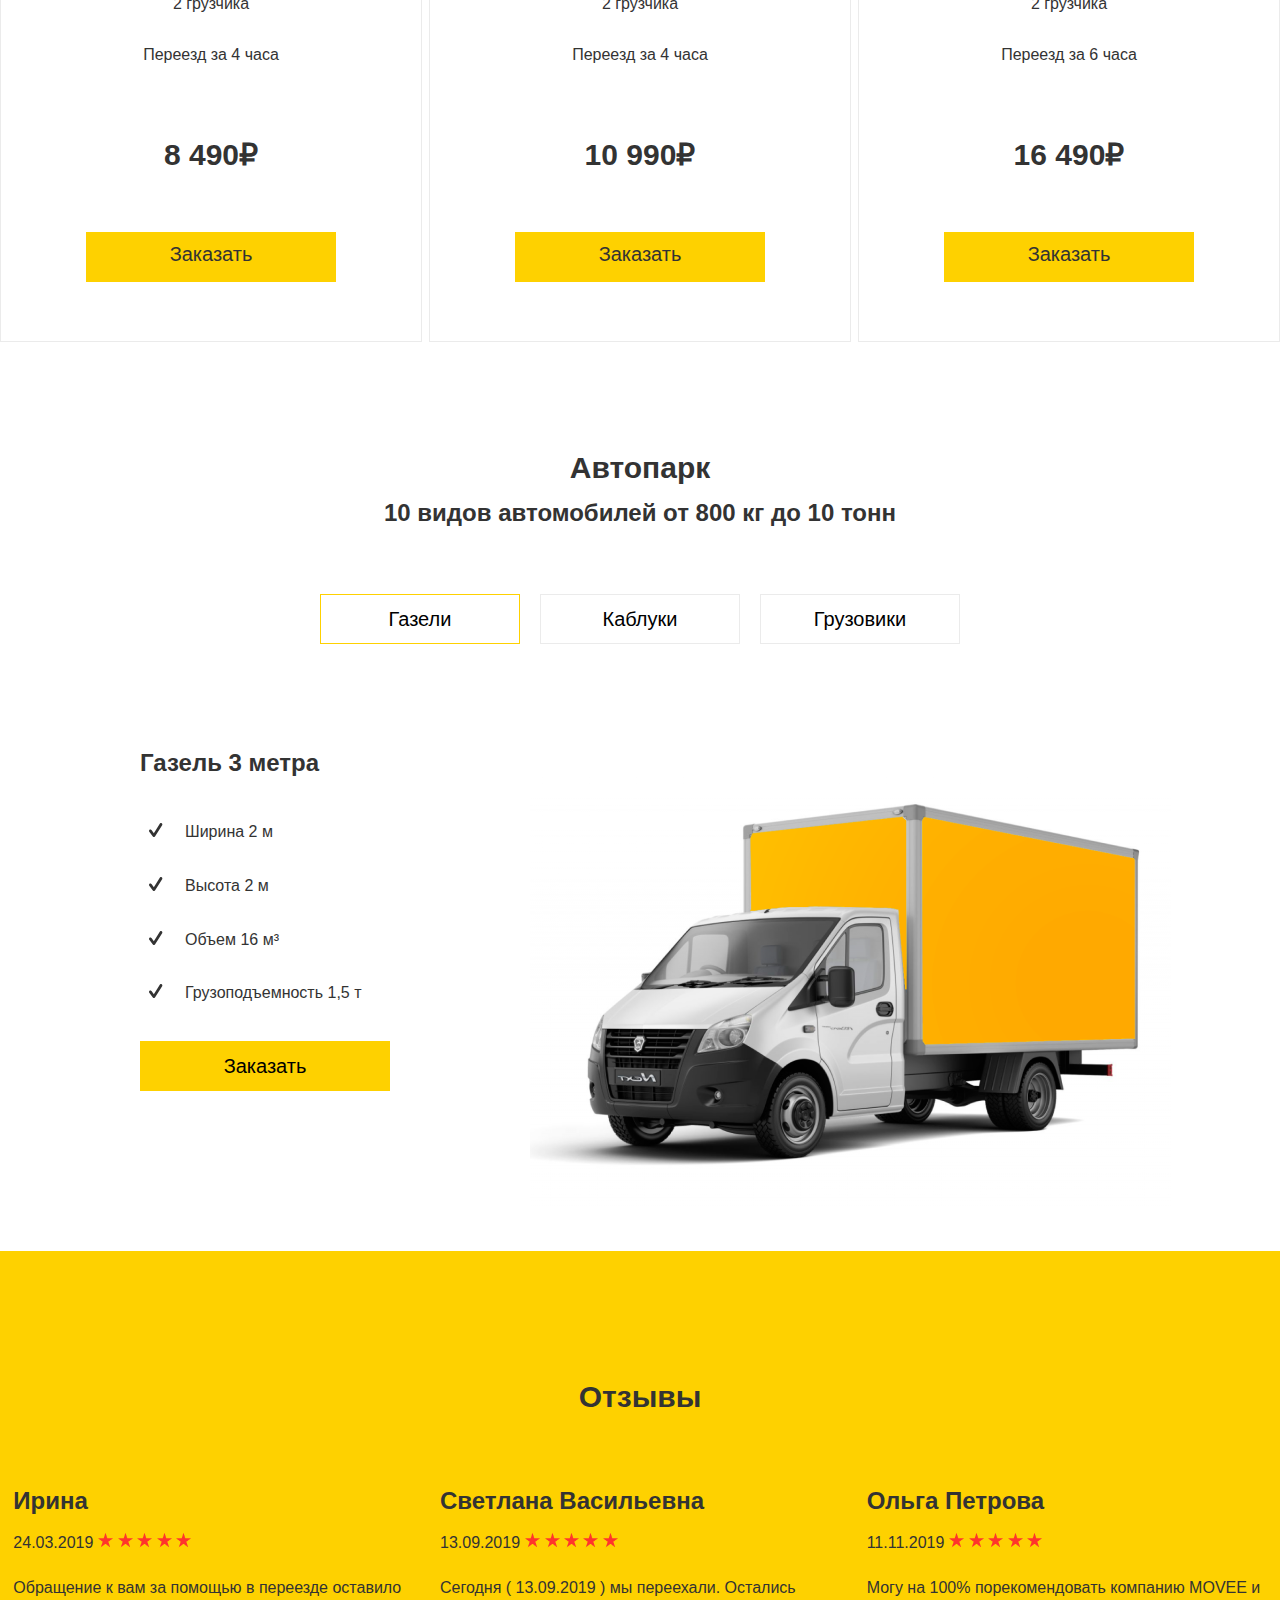
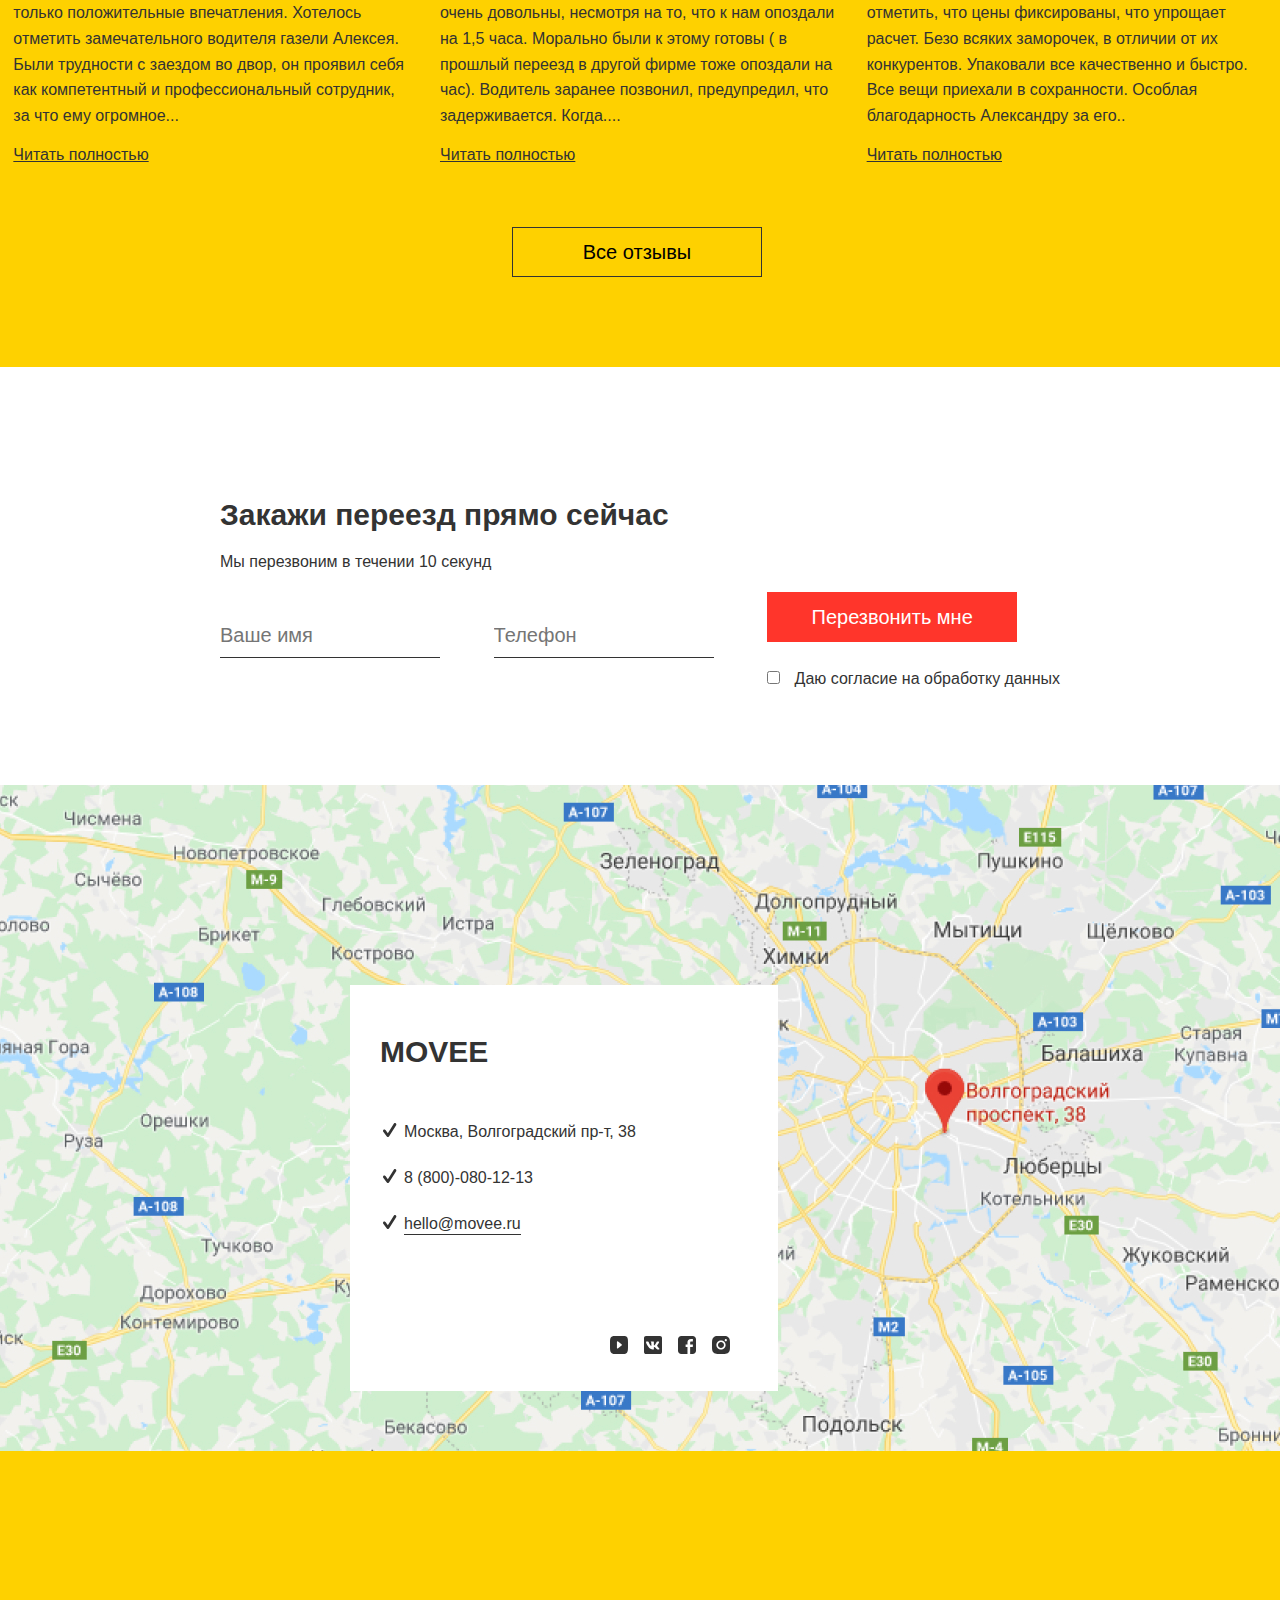
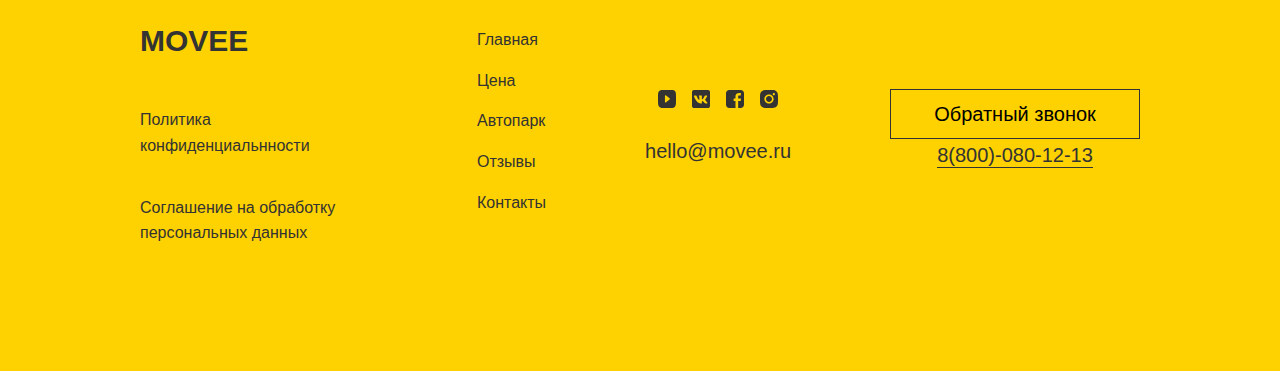
==== commit 3a6397f9: "Update 0.3" ====
--- a/index.html
+++ b/index.html
@@ -4,32 +4,34 @@
 	<meta charset="UTF-8">
 	<meta name="viewport" content="width=device-width, initial-scale=1.0">
 	<title>Document</title>
-	<link rel="stylesheet" href="./style.css">
-	<script src="main.js"></script>
+	<link rel="stylesheet" href="style.css">
+	<script async src="main.js"></script>
 </head>
 <body>
  <div class="wrapper">
   <header class="header">
     <div class="container">
 
-      <nav class="nav">
+      <nav class="nav" id="nav">
         <div class="nav__logo">MOVEE</div>
         <ul class="nav__list">
-        	<li class="nav__link"><a href="#">Цены</a></li>
-        	<li class="nav__link"><a href="#">Автопарк</a></li>
-        	<li class="nav__link"><a href="#">Отзывы</a></li>
-        	<li class="nav__link"><a href="#">Контакты</a></li>
+        	<li><a class="nav__link" href="#prices">Цены</a></li>
+        	<li><a class="nav__link" href="#autopark">Автопарк</a></li>
+        	<li><a class="nav__link" href="#reviews">Отзывы</a></li>
+        	<li><a class="nav__link" href="#contacts">Контакты</a></li>
         </ul>
-        <a href="tel:8(800)-080-12-13" class="nav__number">8(800)-080-12-13</a>
+        <a href="tel:+8(800)-080-12-13" class="nav__phone">8(800)-080-12-13</a>
       </nav>
 
-     <div class="header__car"><img src="./images/png/car.png" alt="car"></div>
+     <div class="header__car">
+      <img src="images/png/car.png" alt="car" />
+     </div>
      <div class="header__peddler">
-       <img src="./images/png/peddler.png" alt="peddler" />
+       <img src="images/png/peddler.png" alt="peddler" />
      </div>
 
-     <div class="header__title">Квартирные переезды</div>
-     <div class="header__suptitle">По Москве и области</div>
+     <h2 class="header__title">Квартирные переезды</h2>
+     <h3 class="header__suptitle">По Москве и области</h3>
      <button class="btn btn-header">Заказать</button>
 
      <div class="info">
@@ -60,57 +62,50 @@
      </div>
     </div>
     <div class="info__phone">
-          <img src="images/svg/phone.svg" alt="truck" />
+        <img src="images/svg/phone.svg" alt="truck" />
     </div>
   </header>
 
   <section class="section">
-    <div class="container">
-     <div class="section__inner">
-
-     <div class="section__header">
-    	<div class="section__title">Как это происходит?</div>
-     </div>
-     <div class="steps">
-     	<ul class="steps__item">
-     		<li class="steps__num">01</li>
-     		<li class="steps__title">Оценка объема предстоящих работ</li>
-     		<li class="steps__text">Стоимость переезда зависит от количества комнат, вещей и мебели.</li>
-     	</ul>
-     	<ul class="steps__item">
-     		<li class="steps__num">02</li>
-     		<li class="steps__title">Упаковка вещей</li>
-     		<li class="steps__text">Упаковываем вещи в коробки, подписываем. Габаритное и деликатное,  упаковываем отдельно. </li>
-     	</ul>
-     	<ul class="steps__item">
-     		<li class="steps__num">03</li>
-     		<li class="steps__title">Погрузка и транспортировка вещей</li>
-     		<li class="steps__text">В нашем автопарке имеются машины, подходящие для мебели любых габаритов.</li>
-     	</ul>
-     	<ul class="steps__item">
-     		<li class="steps__num">04</li>
-     		<li class="steps__title">Распаковка и расстановка мебели</li>
-     		<li class="steps__text">Опытные грузчики быстро расставят мебель и уберут мусор от распаковки.</li>
-     	</li>
-       </ul>
-    </div>
-
-     </div>
-    </div>
-  </section>
-
-  <section class="section">
-  	<div class="container">
-  	  <div class="section__inner">
-
-  	   <div class="section__header">
-  	   	<div class="section__title">Цены</div>
-  	   	<div class="section__suptitle">Фиксированная стоимость на переезд под ключ</div>
-  	   </div>
+       <section class="section__header">
+    	   <div class="section__title">Как это происходит?</div>
+      </section>
+
+       <div class="steps">
+      	<ul class="steps__item">
+      		<li class="steps__num">01</li>
+      		<li class="steps__title">Оценка объема предстоящих работ</li>
+      		<li class="steps__text">Стоимость переезда зависит от количества комнат, вещей и мебели.</li>
+      	</ul>
+      	<ul class="steps__item">
+      		<li class="steps__num">02</li>
+      		<li class="steps__title">Упаковка вещей</li>
+      		<li class="steps__text">Упаковываем вещи в коробки, подписываем. Габаритное и деликатное,  упаковываем отдельно. </li>
+      	</ul>
+      	<ul class="steps__item">
+      		<li class="steps__num">03</li>
+      		<li class="steps__title">Погрузка и транспортировка вещей</li>
+      		<li class="steps__text">В нашем автопарке имеются машины, подходящие для мебели любых габаритов.</li>
+      	</ul>
+      	<ul class="steps__item">
+      		<li class="steps__num">04</li>
+      		<li class="steps__title">Распаковка и расстановка мебели</li>
+      		<li class="steps__text">Опытные грузчики быстро расставят мебель и уберут мусор от распаковки.</li>
+        </ul>
+      </div>
+
+  </section>
+
+  <section class="section" id="prices">
+
+  	   <section class="section__header">
+  	   	<h2 class="section__title">Цены</h2>
+  	   	<h3 class="section__suptitle">Фиксированная стоимость на переезд под ключ</h3>
+  	   </section>
   	   
   	   <div class="cards">
   	   	<div class="cards__item">
-  	   		<div class="cards__title">1-комнатная кв-ра</div>
+  	   		<h4 class="cards__title">1-комнатная кв-ра</h4>
   	   		<div class="cards__text">
   	   		  <p>1 фургон</p>
   	   		  <p>2 грузчика</p>
@@ -120,7 +115,7 @@
   	   		<div class="btn cards__btn">Заказать</div>
   	   	</div>
   	   	<div class="cards__item">
-  	   		<div class="cards__title">2-комнатная кв-ра</div>
+  	   		<h4 class="cards__title">2-комнатная кв-ра</h4>
   	   		<div class="cards__text">
   	   		  <p>1 газель - 3 метра </p>
   	   		  <p>2 грузчика</p>
@@ -130,7 +125,7 @@
   	   		<div class="btn">Заказать</div>
   	   	</div>
   	   	<div class="cards__item">
-  	   		<div class="cards__title">3-комнатная кв-ра</div>
+  	   		<h4 class="cards__title">3-комнатная кв-ра</h4>
   	   		<div class="cards__text">
   	   		  <p>1 газель - 4 метра</p>
   	   		  <p>2 грузчика</p>
@@ -141,17 +136,15 @@
   	   	</div>
   	   </div>
 
-  	  </div>
-  	</div>
-  </section>
-
-  <section class="section">
+  </section>
+
+  <section class="section" id="autopark">
   	<div class="container">
   	  <div class="section__inner">
   	   
   	  	<div class="section__header">
-  	  	  <h3 class="section__title">Автопарк</h3>
-  	  	  <h4 class="section__suptitle">10 видов автомобилей от 800 кг до 10 тонн</h4>
+  	  	  <h2 class="section__title">Автопарк</h2>
+  	  	  <h3 class="section__suptitle">10 видов автомобилей от 800 кг до 10 тонн</h3>
   	  	</div>
 
         <div class="slider__btns">
@@ -179,15 +172,15 @@
   	</div>
   </section>
 
-  <section class="section section--yellow">
+  <section class="section section--yellow" id="reviews">
     <div class="container">
-      <div class="section__header section__header--reviews">
-        <h3 class="section__title">Отзывы</h3>
-      </div>
+      <section class="section__header section__header--reviews">
+        <h2 class="section__title">Отзывы</h2>
+      </section>
 
       <div class="reviews">
         <div class="reviews__item">
-          <div class="reviews__title">Ирина</div>
+          <div class="reviews__name">Ирина</div>
           <div class="reviews__date">24.03.2019</div>
           <div class="reviews__rating">
             <img src="./images/png/star.png" alt="star">
@@ -196,17 +189,18 @@
             <img src="./images/png/star.png" alt="star">
             <img src="./images/png/star.png" alt="star">
           </div>
-          <div class="reviews__text">
+          <p class="reviews__text">
             Обращение к вам за помощью в переезде оставило только 
             положительные впечатления. Хотелось отметить замечательного 
             водителя газели Алексея. Были трудности с заездом во двор, 
             он проявил себя как компетентный и профессиональный сотрудник, 
             за что ему огромное...  
-          </div>
+          </p>
           <div class="reviews__link"><a href="#">Читать полностью</a></div>
         </div>
+
         <div class="reviews__item">
-          <div class="reviews__title">Светлана Васильевна </div>
+          <div class="reviews__name">Светлана Васильевна </div>
           <div class="reviews__date">13.09.2019</div>
           <div class="reviews__rating">
             <img src="./images/png/star.png" alt="star">
@@ -215,17 +209,18 @@
             <img src="./images/png/star.png" alt="star">
             <img src="./images/png/star.png" alt="star">
           </div>
-          <div class="reviews__text">
+          <p class="reviews__text">
              Сегодня ( 13.09.2019 ) мы переехали. Остались очень довольны, 
              несмотря на то, что к нам опоздали на 1,5 часа. Морально были 
              к этому готовы ( в прошлый переезд в другой фирме тоже опоздали 
              на час). Водитель заранее позвонил, предупредил, что задерживается. 
              Когда....
-          </div>
+          </p>
           <div class="reviews__link"><a href="#">Читать полностью</a></div>
         </div>
+
         <div class="reviews__item">
-          <div class="reviews__title">Ольга Петрова</div>
+          <div class="reviews__name">Ольга Петрова</div>
           <div class="reviews__date">11.11.2019</div>
           <div class="reviews__rating">
             <img src="./images/png/star.png" alt="star">
@@ -234,54 +229,47 @@
             <img src="./images/png/star.png" alt="star">
             <img src="./images/png/star.png" alt="star">
           </div>
-          <div class="reviews__text">
+          <p class="reviews__text">
             Могу на 100% порекомендовать компанию MOVEE и отметить, 
             что цены фиксированы, что упрощает расчет. Безо всяких 
             заморочек, в отличии от их конкурентов. Упаковали все 
             качественно и быстро. Все вещи приехали в сохранности. 
             Особлая благодарность Александру за его..
-          </div>
+          </p>
           <div class="reviews__link"><a href="#">Читать полностью</a></div>
         </div>
       </div>
+
       <button class="btn btn-black btn-reviews">Все отзывы</button>
+
     </div>
   </section>
 
-  <section class="section">
-    <div class="container">
-     <div class="section__inner">
-
-      <div class="form">
+  <section class="form">
         <h3 class="form__title">Закажи  переезд прямо сейчас</h3>
         <div class="form__suptitle">Мы перезвоним в течении 10 секунд</div>
-        <form action="post">
-          <input placeholder="Ваше имя" class="form__field" type="text" />
-          <input placeholder="Телефон" class="form__field" type="text" />
+        <div class="form-block">
+          <input placeholder="Ваше имя" class="form__field" id="nameField" type="text" />
+          <input placeholder="Телефон" class="form__field" id="phoneField" type="text" />
           <div class="form__btns">
-            <button class="btn btn-form">Перезвонить мне</button>
+            <button class="btn btn-form" id="callBtn">Перезвонить мне</button>
             <div class="form__checkbox">
               <input id="form__checkbox" type="checkbox" />
               <label for="form__checkbox">Даю согласие на обработку данных</label>
             </div>
           </div>
-        </form>
-      </div>
-
-     </div>
-    </div>
-  </section>
-
-  <section class="section section--map">
+       </div>
+  </section> 
+
+  <section class="map" id="contacts">
     <div class="container">
-      <div class="map__block">
-        <div class="map__title">MOVEE</div>
+
+     <div class="map__block"> 
+        <h2 class="map__title">MOVEE</h2>
         <ul class="map__data">
-          <li class="map__list">Москва, Волгоградский пр-т, 38
-</li>
-          <li class="map__list">8 (800)-080-12-13
-</li>
-          <li class="map__list"><a href="#">hello@movee.ru</a></li>
+          <li class="map__list">Москва, Волгоградский пр-т, 38</li>
+          <li class="map__list"><a class="map__phone" href="tel:+8 (800)-080-12-13">8 (800)-080-12-13</a></li>
+          <li class="map__list"><a class="map__email" href="#">hello@movee.ru</a></li>
         </ul>
         <div class="socials socials-map">
         <div class="socials__item">
@@ -297,9 +285,9 @@
           <img src="./images/svg/instagram.svg" alt="instagram">
         </div>
       </div>
-      </div>
+    </div>
       
-    </div>
+    </div> 
   </section>
 
   <footer class="footer">
@@ -308,16 +296,16 @@
 
        <div class="policy">
          <div class="policy__title">MOVEE</div>
-         <div class="policy__item">Политика конфиденциальнности</div>
-         <div class="policy__item">Соглашение на обработку персональных данных</div>
+         <div class="policy__item"><a href="#">Политика конфиденциальнности</a></div>
+         <div class="policy__item"><a href="#">Соглашение на обработку персональных данных</a></div>
        </div>
 
        <ul class="links">
          <li class="links__item"><a href="#">Главная</a></li>
-         <li class="links__item"><a href="#">Цена</a></li>
-         <li class="links__item"><a href="#">Автопарк</a></li>
-         <li class="links__item"><a href="#">Отзывы</a></li>
-         <li class="links__item"><a href="#">Контакты</a></li>
+         <li class="links__item"><a href="#prices">Цена</a></li>
+         <li class="links__item"><a href="#autopark">Автопарк</a></li>
+         <li class="links__item"><a href="#reviews">Отзывы</a></li>
+         <li class="links__item"><a href="#contacts">Контакты</a></li>
        </ul>
 
       <div class="contacts">
@@ -339,7 +327,7 @@
       </div>
       <div class="contacts">
         <button class="btn btn-black">Обратный звонок</button>
-        <a href="tel:8(800)-080-12-13" class="contacts__num">8(800)-080-12-13</a>
+        <a href="tel:8(800)-080-12-13" class="contacts__phone">8(800)-080-12-13</a>
       </div>
 
     </div> 
--- a/style.css
+++ b/style.css
@@ -1,8 +1,4 @@
-@import url('https://fonts.googleapis.com/css2?family=Montserrat:ital,wght@0,400;0,500;0,600;0,700;1,400;1,500;1,600;1,700&display=swap');
-
-/*
-  font-family: 'Montserrat', sans-serif;
-*/
+@import url("https//fonts.googleapis.com/css2?family=Montserrat:ital,wght@0,400;0,500;0,600;0,700;1,400;1,500;1,600;1,700&display=swap");
 
 * {
   margin: 0;
@@ -41,11 +37,16 @@
   font-size: 20px;
   text-align: center;
   line-height: 2.2;
+
+  transition: all 0.2s;
+}
+
+.btn:hover {
+  background: #EFDB00;
 }
 
 .btn-header {
   font-weight: 600;
-  font-family: 'Montserrat', sans-serif;
   font-size: 24px;
   line-height: 1.6;
   background: #FF352B;
@@ -55,7 +56,6 @@
 
 .btn-form {
   font-weight: 500;
-  font-family: 'Montserrat', sans-serif;
   font-size: 20px;
   line-height: 1.6;
   background: #FF352B;
@@ -63,8 +63,12 @@
   margin-bottom: 24px;
 }
 
+.btn-header:hover,
+.btn-form:hover {
+  background: #E50101;
+}
+
 .btn-black {
-  width: 250px;
   background: none;
   border: 1px solid #333;
 }
@@ -74,7 +78,13 @@
   margin-bottom: 90px;
 }
 
-/* Navigator */
+.btn-reviews:hover,
+.btn-black:hover {
+  background: #000;
+  color: #fff;
+}
+
+/* Navigator  start */
 
 .nav {
   height: 80px;
@@ -93,27 +103,32 @@
   display: flex;
   justify-content: space-between;
   width: 400px;
-}
-
-.nav__link{
   list-style-type: none;
 }
 
-.nav__link a {
+.nav__link {
   color: #333;
   font-weight: 500;
   font-size: 18px;
   text-decoration: none;
 }
 
-.nav__number {
+.nav__link:hover {
+  border-bottom: 1px solid #333;
+}
+
+.nav__phone {
   font-size: 24px;
   font-weight: 600;
-  text-decoration: underline;
+  text-decoration: none;
+  height: 34px;
+  border-bottom: 1px solid #333;
   color: #333;
 }
 
-/* Header */
+/* Navigator  end */
+
+/* Header start */
 
 .header {
   position: relative;
@@ -148,7 +163,7 @@
 .header__peddler {
   position: absolute;
   top: 10%;
-  left: 40%;
+  left: 45%;
 }
 
 .header__car {
@@ -157,7 +172,10 @@
   top: 30%;
 }
 
-/* Info */
+/* Header start */
+
+
+/* Info start */
 
 .info {
   width: 100%;
@@ -208,7 +226,9 @@
   z-index: -10;
 }
 
-/* Section */
+/* Info end */
+
+/* Section start */
 
 .section {
   width: 100%;
@@ -220,13 +240,6 @@
 
 .section--yellow {
   background: #FED100;
-}
-
-.section--map {
-  width: 100%;
-  max-width: 1924px;
-  height: 666px;
-  background: url('./images/jpg/Rectangle 21.jpg');
 }
 
 .section__inner {
@@ -257,7 +270,9 @@
   line-height: 1.7;
 }
 
-/* Steps */
+/* Section end */
+
+/* Steps start */
 
 .steps {
   display: flex;
@@ -283,6 +298,7 @@
   font-size: 50px;
   line-height: 2.3;
   font-weight: 300;
+  text-shadow: 2px 2px 2px #fed100;
 }
 
 .steps__title {
@@ -294,8 +310,9 @@
   font-weight: 400;
 }
 
-
-/* Cards */
+/* Steps end*/
+
+/* Cards start */
 
 .cards {
   width: 100%;
@@ -350,7 +367,9 @@
   margin-bottom: 50px;
 }
 
-/* Slider */
+/* Cards end */
+
+/* Slider start */
 
 .slider__btns {
   display: flex;
@@ -365,6 +384,11 @@
   border: 1px solid #ebebeb;
 }
 
+.slider__btn:hover {
+  background:#FED100;
+  border: 1px solid #FED100;
+}
+
 .slider__btn.active {
   border: 1px solid #FED100;
 }
@@ -390,7 +414,9 @@
   top: 5%;
 }
 
-/* Characteristics */
+/* Slider end */
+
+/* Characteristics start */
 
 .characteristics {
   text-align: left;
@@ -413,7 +439,9 @@
   margin-bottom: 28px;
 }
 
-/* Reviews */
+/* Characteristics start */
+
+/* Reviews start */
 
 .reviews {
   width: 100%;
@@ -428,7 +456,7 @@
   max-width: 420px;
 }
 
-.reviews__title {
+.reviews__name {
   font-weight: 600;
   font-size: 24px;
   margin-bottom: 10px;
@@ -453,7 +481,9 @@
   color: #333;
 }
 
-/* Form */
+/* Reviews end */
+
+/* Form start */
 
 .form {
   width: 100%;
@@ -461,7 +491,7 @@
   margin: 124px 0;
 }
 
-.form form {
+.form .form-block {
   height: 40px;
   display: flex;
   align-items: center;
@@ -479,10 +509,18 @@
 }
 
 .form__field {
+  width: 220px;
   position: relative;
   border: none;
   border-bottom: 1px solid #333;
   padding-bottom: 10px;
+
+  font-size: 20px;
+  font-weight: 500;
+}
+
+.form__field.uncorrect {
+  border-bottom: 3px solid #E30000;
 }
 
 .form__btns {
@@ -494,7 +532,16 @@
   margin-right: 10px;
 }
 
-/* Map */
+/* Form end */
+
+/* Map start */
+
+.map {
+  width: 100%;
+  max-width: 1924px;
+  height: 666px;
+  background: url('./images/jpg/Rectangle 21.jpg');
+}
 
 .map__block {
   margin-top: 200px;
@@ -518,11 +565,20 @@
   margin-left: 24px;
 }
 
-.map__list a {
+.map__phone, 
+.map__email {
   color: #333;
-}
-
-/* Socials */
+  text-decoration: none;
+}
+
+.map__email {
+  padding-bottom: 2px;
+  border-bottom: 1px solid #333;
+}
+
+/* Map end */
+
+/* Socials start */
 
 .socials {
   width: 120px;
@@ -535,7 +591,15 @@
   margin-left: 230px;
 }
 
-/* footer */
+.socials__email {
+  margin-top: 20px;
+  font-weight: 500;
+  font-size: 20px;
+}
+
+/* Socials end */
+
+/* footer start */
 
 .footer {
   display: flex;
@@ -556,7 +620,9 @@
   align-items: center;
 }
 
-/* Policy */
+/* footer end */
+
+/* Policy start */
 
 .policy {
   width: 238px;
@@ -572,7 +638,14 @@
   margin-top: 36px;
 }
 
-/* Links */
+.policy__item a {
+  text-decoration: none;
+  color: #333;
+}
+
+/* Policy end */
+
+/* Links start */
 
 .links {
   list-style-type: none;
@@ -587,31 +660,80 @@
   text-decoration: none;
 }
 
-/* Socials */
-
-.socials__email {
-  margin-top: 20px;
+.links__item a:hover {
+  border-bottom: 1px solid #333;
+}
+
+/* Links end */
+
+/* Contacts start */ 
+
+.contacts {
+  display: flex;
+  flex-direction: column;
+  align-items: center;
+}
+
+.contacts__phone {
+  display: block;
+  height: 28px;
+
+  text-decoration: none;
   font-weight: 500;
   font-size: 20px;
-}
-
-/* Contacts */ 
-
-.contacts {
-  display: flex;
-  flex-direction: column;
-  align-items: center;
-}
-
-.contacts__num {
-  font-weight: 500;
   color: #333;
-  font-size: 20px;
-  text-decoration: underline;
   text-align: center;
-}
-
-/* Media */
+  border-bottom: 1px solid #333;
+}
+
+/* Contacts end */ 
+
+/* Media start */
+
+@media screen and (max-width: 1310px) {
+  .nav {
+    max-width: 1100px;
+    margin: 0 auto;
+  }
+
+  .header__title,
+  .header__suptitle,
+  .btn-header,
+  .info {
+    margin-left: 40px;
+  }
+
+  .header__peddler {
+   left: 47%;
+  }
+
+  .info {
+    width: 300px;
+  }
+
+  .info__item {
+    font-size: 14px;
+  }
+  
+  .info__img {
+    margin-right: 20px;
+  }
+
+
+  .info__phone {
+    left: 39%;
+  }
+
+  .reviews {
+    justify-content: space-around;
+  }
+
+  .reviews__item {
+    width: 400px;
+  }
+
+}
+
 
 @media screen and (max-width: 500px) {
   .nav {
@@ -656,4 +778,6 @@
   .btn-reviews {
     margin: 0 16%;
   }
-}+}
+
+/* Media end */